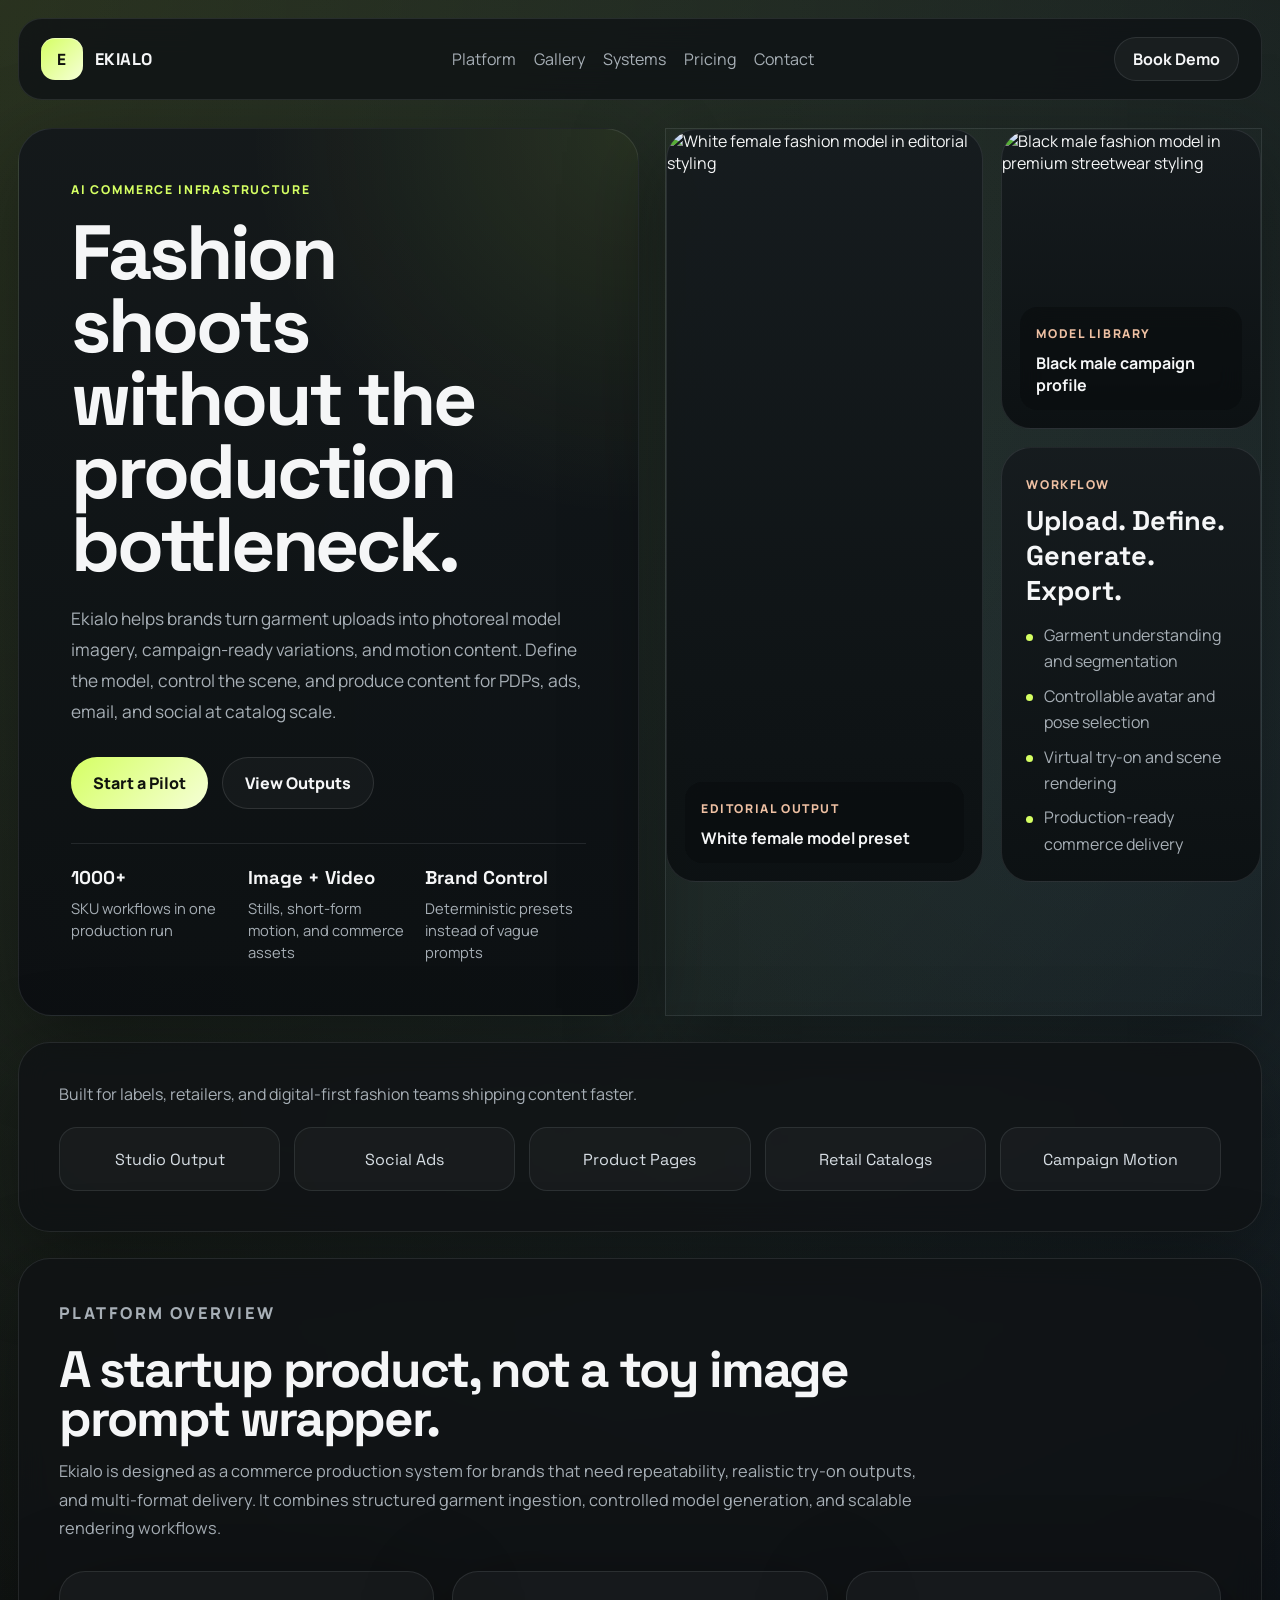
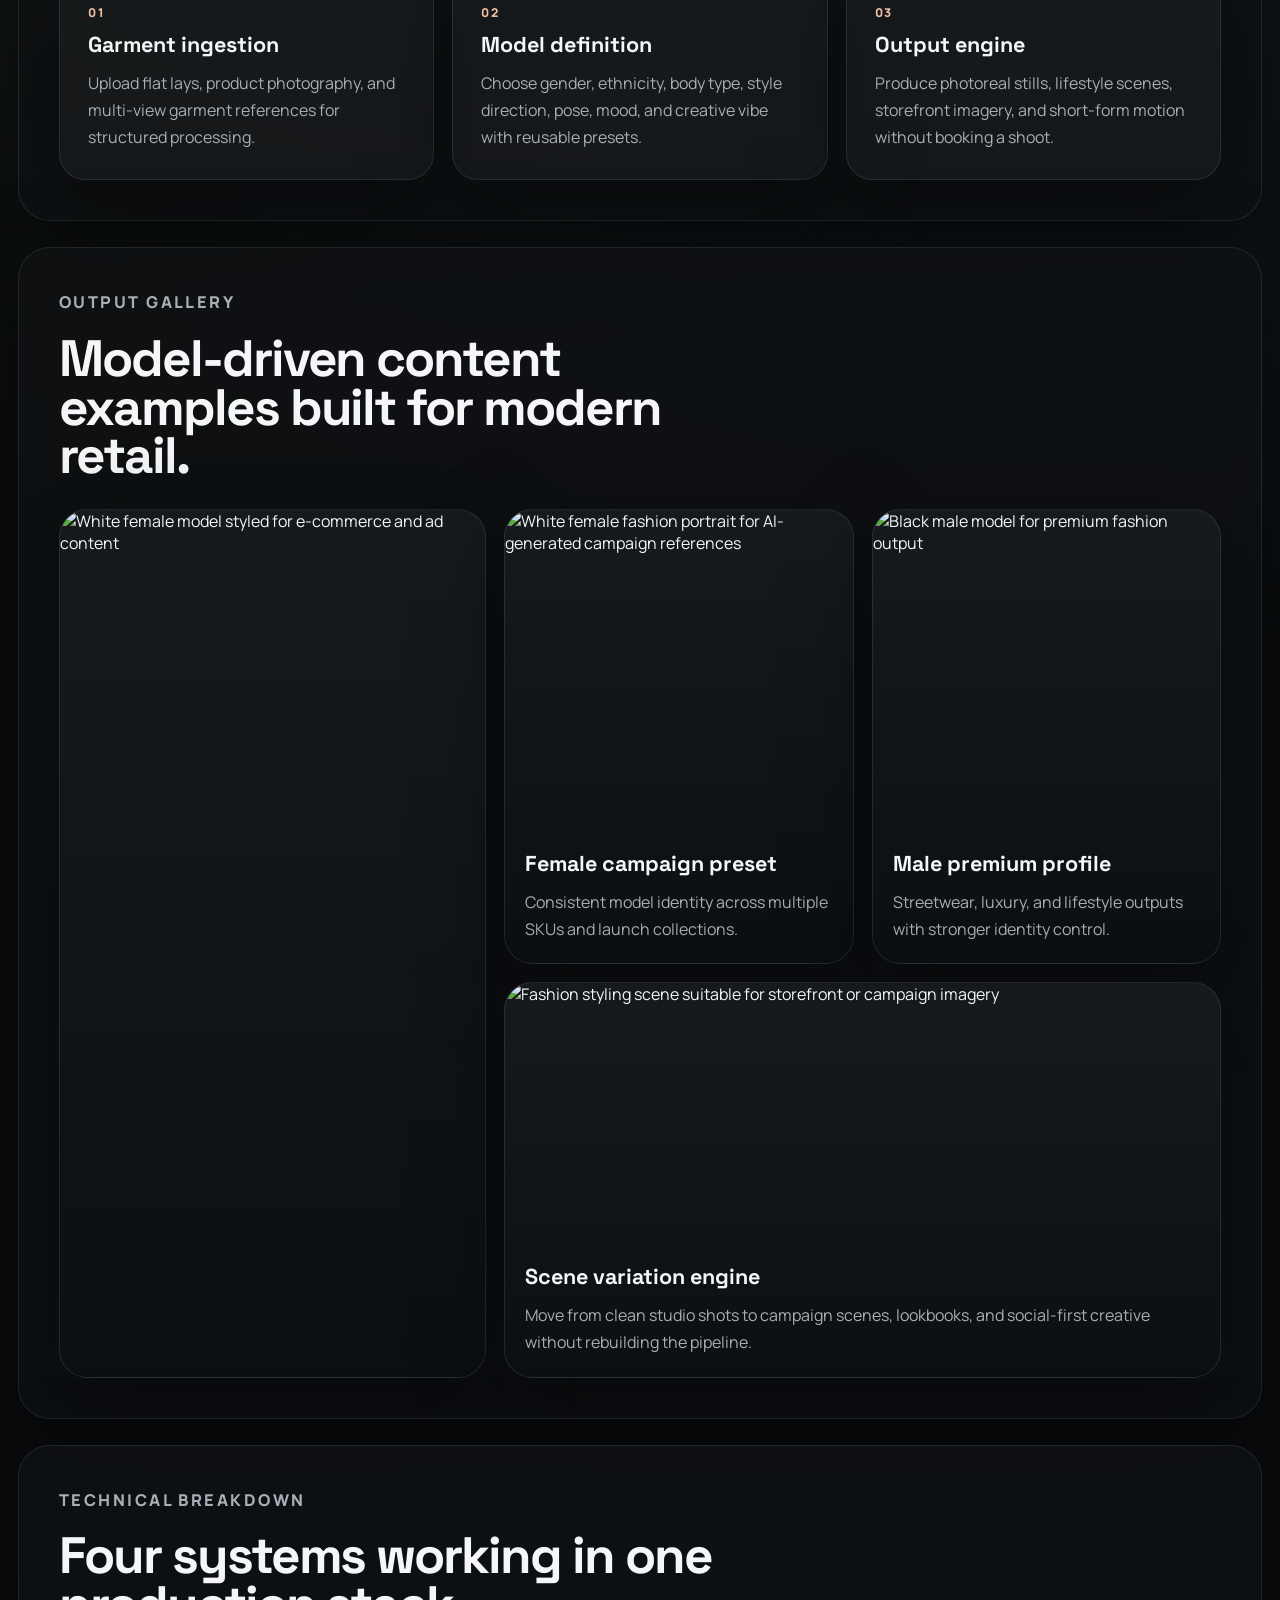
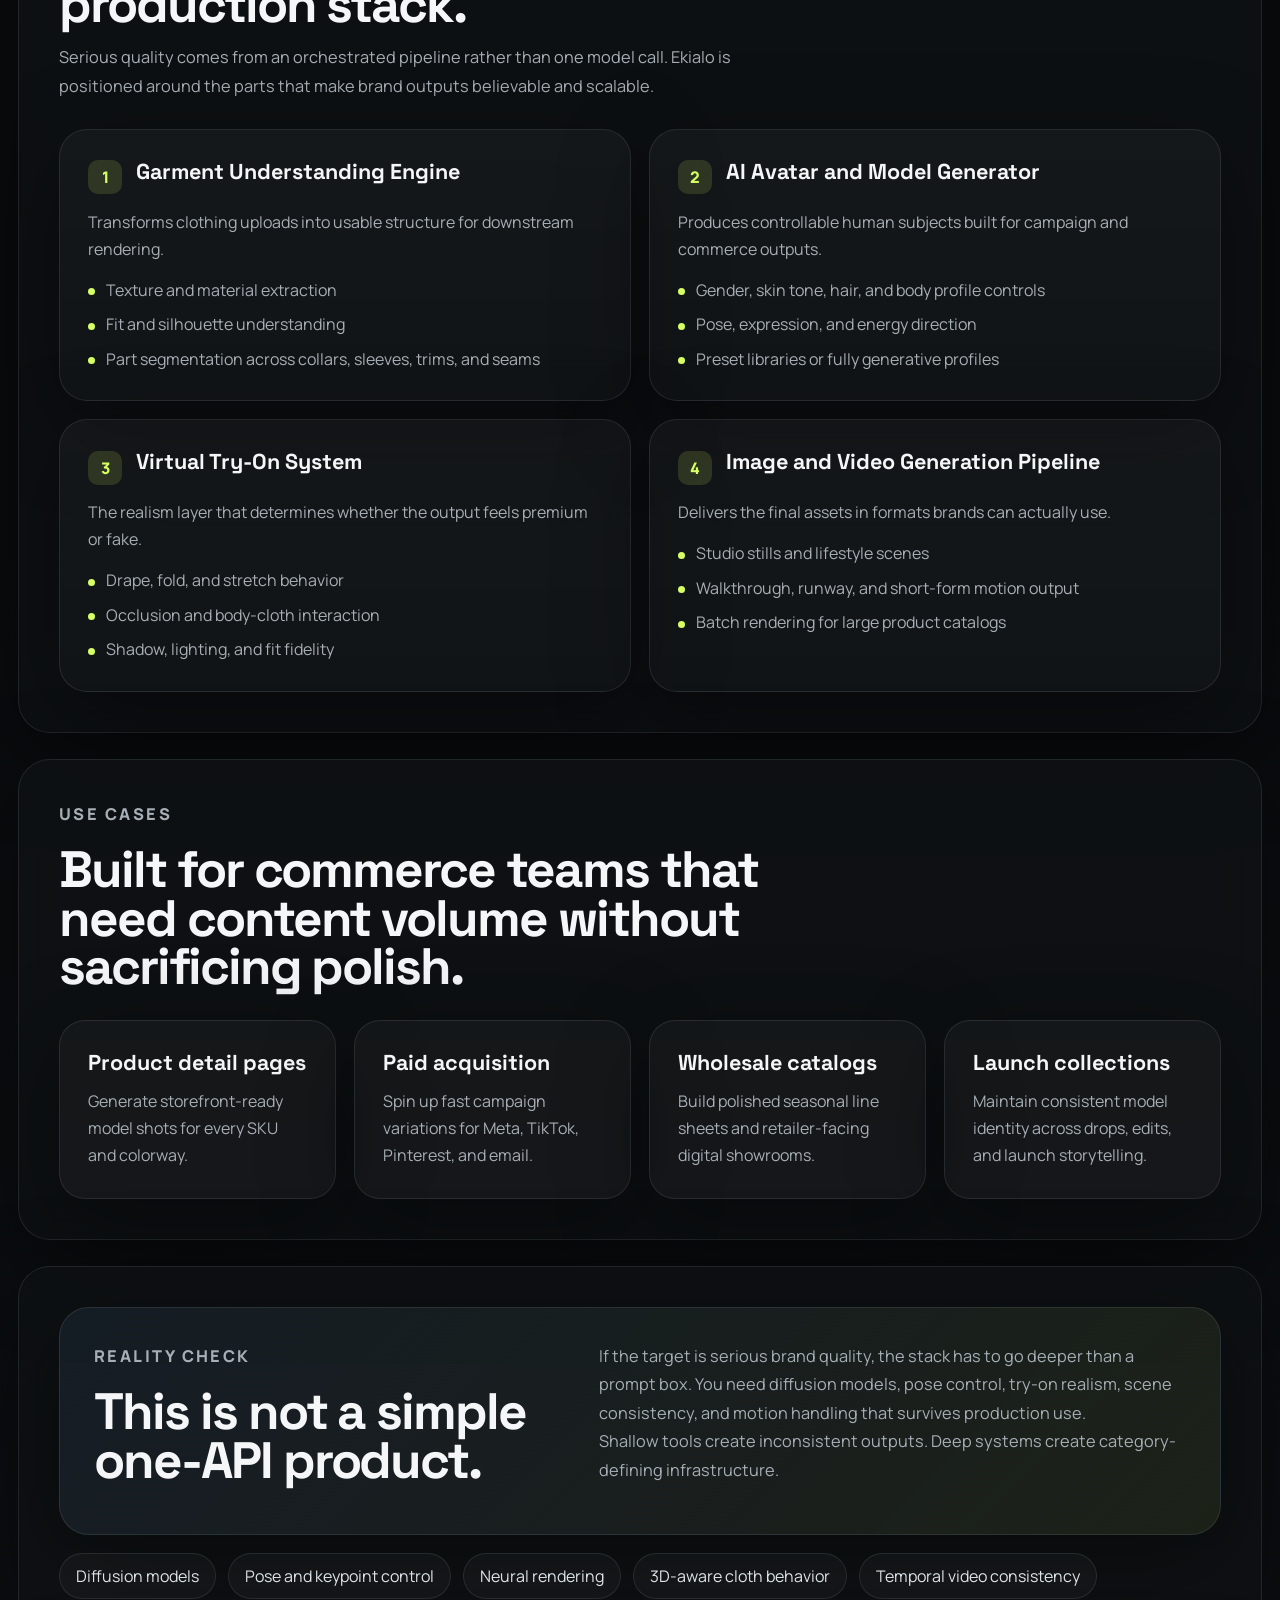
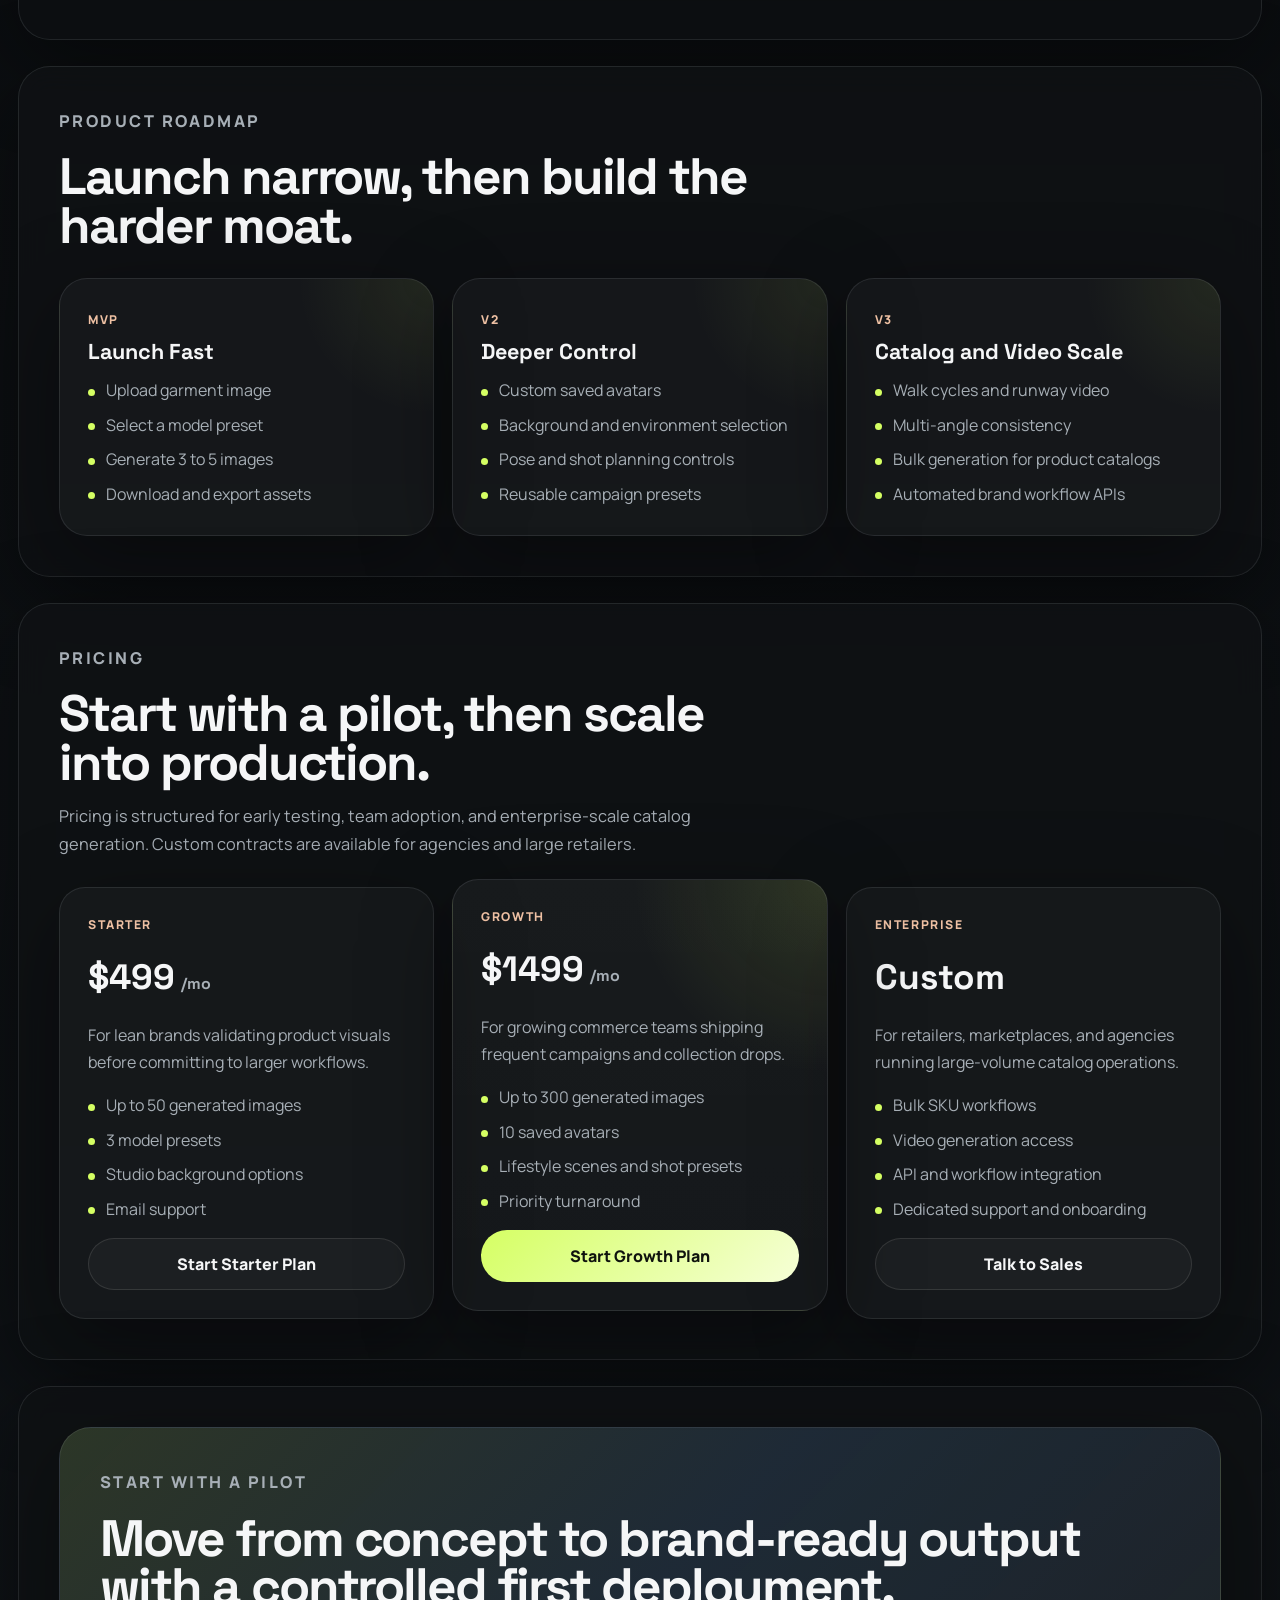
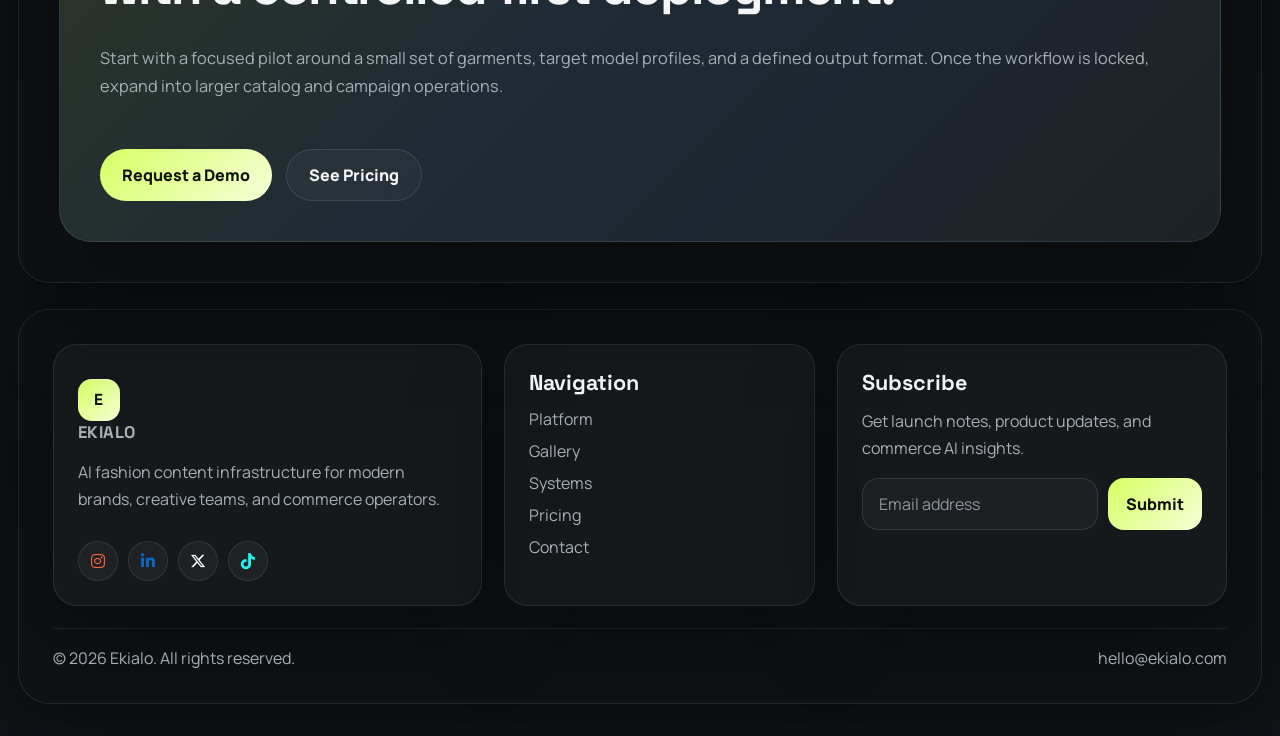
==== index.html @ 92952c7d "Add files via upload" ====
<!DOCTYPE html>
<html lang="en">
<head>
  <meta charset="UTF-8" />
  <meta name="viewport" content="width=device-width, initial-scale=1.0" />
  <title>Ekialo | AI Fashion Content Engine</title>
  <meta
    name="description"
    content="Generate photorealistic fashion imagery and motion content from garment uploads with controllable AI avatars, virtual try-on, pricing tiers, and brand-ready workflows."
  />
  <link rel="icon" type="image/svg+xml" href="favicon.svg" />
  <link rel="preconnect" href="https://fonts.googleapis.com" />
  <link rel="preconnect" href="https://fonts.gstatic.com" crossorigin />
  <link
    href="https://fonts.googleapis.com/css2?family=Space+Grotesk:wght@400;500;700&family=Manrope:wght@400;500;600;700;800&display=swap"
    rel="stylesheet"
  />
  <link
    rel="stylesheet"
    href="https://cdnjs.cloudflare.com/ajax/libs/font-awesome/6.5.2/css/all.min.css"
  />
  <link rel="stylesheet" href="style.css" />
</head>
<body>
  <div class="page-shell">
    <header class="topbar">
      <a class="brand" href="index.html">
        <span class="brand-mark">E</span>
        <span class="brand-text">EKIALO</span>
      </a>
      <nav class="nav">
        <a href="#platform">Platform</a>
        <a href="#gallery">Gallery</a>
        <a href="#systems">Systems</a>
        <a href="#pricing">Pricing</a>
        <a href="contact.html">Contact</a>
      </nav>
      <a class="nav-cta" href="contact.html">Book Demo</a>
    </header>

    <main>
      <section class="hero" id="home">
        <div class="hero-copy">
          <p class="eyebrow">AI Commerce Infrastructure</p>
          <h1>Fashion shoots without the production bottleneck.</h1>
          <p class="hero-text">
            Ekialo helps brands turn garment uploads into photoreal model imagery, campaign-ready variations, and motion content. Define the model, control the scene, and produce content for PDPs, ads, email, and social at catalog scale.
          </p>
          <div class="hero-actions">
            <a class="btn btn-primary" href="contact.html">Start a Pilot</a>
            <a class="btn btn-secondary" href="#gallery">View Outputs</a>
          </div>
          <div class="hero-metrics">
            <div>
              <strong>1000+</strong>
              <span>SKU workflows in one production run</span>
            </div>
            <div>
              <strong>Image + Video</strong>
              <span>Stills, short-form motion, and commerce assets</span>
            </div>
            <div>
              <strong>Brand Control</strong>
              <span>Deterministic presets instead of vague prompts</span>
            </div>
          </div>
        </div>

        <div class="hero-visual">
          <article class="visual-panel visual-panel-large">
            <img
              src="https://images.unsplash.com/photo-1515886657613-9f3515b0c78f?auto=format&fit=crop&w=900&q=80"
              alt="White female fashion model in editorial styling"
            />
            <div class="visual-caption">
              <span>Editorial Output</span>
              <strong>White female model preset</strong>
            </div>
          </article>

          <article class="visual-panel visual-panel-dark">
            <img
              src="https://images.unsplash.com/photo-1507591064344-4c6ce005b128?auto=format&fit=crop&w=900&q=80"
              alt="Black male fashion model in premium streetwear styling"
            />
            <div class="visual-caption">
              <span>Model Library</span>
              <strong>Black male campaign profile</strong>
            </div>
          </article>

          <article class="hero-stack-card">
            <p class="stage-label">Workflow</p>
            <h2>Upload. Define. Generate. Export.</h2>
            <ul>
              <li>Garment understanding and segmentation</li>
              <li>Controllable avatar and pose selection</li>
              <li>Virtual try-on and scene rendering</li>
              <li>Production-ready commerce delivery</li>
            </ul>
          </article>
        </div>
      </section>

      <section class="section logo-strip">
        <p>Built for labels, retailers, and digital-first fashion teams shipping content faster.</p>
        <div class="logo-grid">
          <span>Studio Output</span>
          <span>Social Ads</span>
          <span>Product Pages</span>
          <span>Retail Catalogs</span>
          <span>Campaign Motion</span>
        </div>
      </section>

      <section class="section intro" id="platform">
        <div class="section-heading">
          <p class="eyebrow">Platform Overview</p>
          <h2>A startup product, not a toy image prompt wrapper.</h2>
          <p>
            Ekialo is designed as a commerce production system for brands that need repeatability, realistic try-on outputs, and multi-format delivery. It combines structured garment ingestion, controlled model generation, and scalable rendering workflows.
          </p>
        </div>

        <div class="feature-grid">
          <article class="feature-card">
            <span class="feature-index">01</span>
            <h3>Garment ingestion</h3>
            <p>Upload flat lays, product photography, and multi-view garment references for structured processing.</p>
          </article>
          <article class="feature-card">
            <span class="feature-index">02</span>
            <h3>Model definition</h3>
            <p>Choose gender, ethnicity, body type, style direction, pose, mood, and creative vibe with reusable presets.</p>
          </article>
          <article class="feature-card">
            <span class="feature-index">03</span>
            <h3>Output engine</h3>
            <p>Produce photoreal stills, lifestyle scenes, storefront imagery, and short-form motion without booking a shoot.</p>
          </article>
        </div>
      </section>

      <section class="section gallery" id="gallery">
        <div class="section-heading narrow">
          <p class="eyebrow">Output Gallery</p>
          <h2>Model-driven content examples built for modern retail.</h2>
        </div>

        <div class="gallery-grid">
          <article class="gallery-card gallery-card-tall">
            <img
              src="https://images.unsplash.com/photo-1483985988355-763728e1935b?auto=format&fit=crop&w=900&q=80"
              alt="White female model styled for e-commerce and ad content"
            />
            <div class="gallery-copy">
              <h3>Commerce editorial</h3>
              <p>Studio-clean apparel imagery for paid social, homepage banners, and seasonal drops.</p>
            </div>
          </article>

          <article class="gallery-card">
            <img
              src="https://images.unsplash.com/photo-1496747611176-843222e1e57c?auto=format&fit=crop&w=900&q=80"
              alt="White female fashion portrait for AI-generated campaign references"
            />
            <div class="gallery-copy">
              <h3>Female campaign preset</h3>
              <p>Consistent model identity across multiple SKUs and launch collections.</p>
            </div>
          </article>

          <article class="gallery-card">
            <img
              src="https://images.unsplash.com/photo-1521119989659-a83eee488004?auto=format&fit=crop&w=900&q=80"
              alt="Black male model for premium fashion output"
            />
            <div class="gallery-copy">
              <h3>Male premium profile</h3>
              <p>Streetwear, luxury, and lifestyle outputs with stronger identity control.</p>
            </div>
          </article>

          <article class="gallery-card gallery-card-wide">
            <img
              src="https://images.unsplash.com/photo-1445205170230-053b83016050?auto=format&fit=crop&w=1200&q=80"
              alt="Fashion styling scene suitable for storefront or campaign imagery"
            />
            <div class="gallery-copy">
              <h3>Scene variation engine</h3>
              <p>Move from clean studio shots to campaign scenes, lookbooks, and social-first creative without rebuilding the pipeline.</p>
            </div>
          </article>
        </div>
      </section>

      <section class="section systems" id="systems">
        <div class="section-heading narrow">
          <p class="eyebrow">Technical Breakdown</p>
          <h2>Four systems working in one production stack.</h2>
          <p>
            Serious quality comes from an orchestrated pipeline rather than one model call. Ekialo is positioned around the parts that make brand outputs believable and scalable.
          </p>
        </div>

        <div class="system-grid">
          <article class="system-card">
            <div class="system-top">
              <span class="system-number">1</span>
              <h3>Garment Understanding Engine</h3>
            </div>
            <p>Transforms clothing uploads into usable structure for downstream rendering.</p>
            <ul>
              <li>Texture and material extraction</li>
              <li>Fit and silhouette understanding</li>
              <li>Part segmentation across collars, sleeves, trims, and seams</li>
            </ul>
          </article>

          <article class="system-card">
            <div class="system-top">
              <span class="system-number">2</span>
              <h3>AI Avatar and Model Generator</h3>
            </div>
            <p>Produces controllable human subjects built for campaign and commerce outputs.</p>
            <ul>
              <li>Gender, skin tone, hair, and body profile controls</li>
              <li>Pose, expression, and energy direction</li>
              <li>Preset libraries or fully generative profiles</li>
            </ul>
          </article>

          <article class="system-card">
            <div class="system-top">
              <span class="system-number">3</span>
              <h3>Virtual Try-On System</h3>
            </div>
            <p>The realism layer that determines whether the output feels premium or fake.</p>
            <ul>
              <li>Drape, fold, and stretch behavior</li>
              <li>Occlusion and body-cloth interaction</li>
              <li>Shadow, lighting, and fit fidelity</li>
            </ul>
          </article>

          <article class="system-card">
            <div class="system-top">
              <span class="system-number">4</span>
              <h3>Image and Video Generation Pipeline</h3>
            </div>
            <p>Delivers the final assets in formats brands can actually use.</p>
            <ul>
              <li>Studio stills and lifestyle scenes</li>
              <li>Walkthrough, runway, and short-form motion output</li>
              <li>Batch rendering for large product catalogs</li>
            </ul>
          </article>
        </div>
      </section>

      <section class="section use-cases">
        <div class="section-heading narrow">
          <p class="eyebrow">Use Cases</p>
          <h2>Built for commerce teams that need content volume without sacrificing polish.</h2>
        </div>
        <div class="advantage-grid">
          <article class="advantage-card">
            <h3>Product detail pages</h3>
            <p>Generate storefront-ready model shots for every SKU and colorway.</p>
          </article>
          <article class="advantage-card">
            <h3>Paid acquisition</h3>
            <p>Spin up fast campaign variations for Meta, TikTok, Pinterest, and email.</p>
          </article>
          <article class="advantage-card">
            <h3>Wholesale catalogs</h3>
            <p>Build polished seasonal line sheets and retailer-facing digital showrooms.</p>
          </article>
          <article class="advantage-card">
            <h3>Launch collections</h3>
            <p>Maintain consistent model identity across drops, edits, and launch storytelling.</p>
          </article>
        </div>
      </section>

      <section class="section reality">
        <div class="split-card">
          <div>
            <p class="eyebrow">Reality Check</p>
            <h2>This is not a simple one-API product.</h2>
          </div>
          <div class="reality-copy">
            <p>
              If the target is serious brand quality, the stack has to go deeper than a prompt box. You need diffusion models, pose control, try-on realism, scene consistency, and motion handling that survives production use.
            </p>
            <p>
              Shallow tools create inconsistent outputs. Deep systems create category-defining infrastructure.
            </p>
          </div>
        </div>

        <div class="chip-row">
          <span>Diffusion models</span>
          <span>Pose and keypoint control</span>
          <span>Neural rendering</span>
          <span>3D-aware cloth behavior</span>
          <span>Temporal video consistency</span>
        </div>
      </section>

      <section class="section roadmap" id="roadmap">
        <div class="section-heading narrow">
          <p class="eyebrow">Product Roadmap</p>
          <h2>Launch narrow, then build the harder moat.</h2>
        </div>

        <div class="timeline">
          <article class="timeline-card">
            <span class="timeline-phase">MVP</span>
            <h3>Launch Fast</h3>
            <ul>
              <li>Upload garment image</li>
              <li>Select a model preset</li>
              <li>Generate 3 to 5 images</li>
              <li>Download and export assets</li>
            </ul>
          </article>

          <article class="timeline-card">
            <span class="timeline-phase">V2</span>
            <h3>Deeper Control</h3>
            <ul>
              <li>Custom saved avatars</li>
              <li>Background and environment selection</li>
              <li>Pose and shot planning controls</li>
              <li>Reusable campaign presets</li>
            </ul>
          </article>

          <article class="timeline-card">
            <span class="timeline-phase">V3</span>
            <h3>Catalog and Video Scale</h3>
            <ul>
              <li>Walk cycles and runway video</li>
              <li>Multi-angle consistency</li>
              <li>Bulk generation for product catalogs</li>
              <li>Automated brand workflow APIs</li>
            </ul>
          </article>
        </div>
      </section>

      <section class="section pricing" id="pricing">
        <div class="section-heading narrow">
          <p class="eyebrow">Pricing</p>
          <h2>Start with a pilot, then scale into production.</h2>
          <p>
            Pricing is structured for early testing, team adoption, and enterprise-scale catalog generation. Custom contracts are available for agencies and large retailers.
          </p>
        </div>

        <div class="pricing-grid">
          <article class="pricing-card">
            <span class="timeline-phase">Starter</span>
            <h3>$499<span>/mo</span></h3>
            <p>For lean brands validating product visuals before committing to larger workflows.</p>
            <ul>
              <li>Up to 50 generated images</li>
              <li>3 model presets</li>
              <li>Studio background options</li>
              <li>Email support</li>
            </ul>
            <a class="btn btn-secondary" href="contact.html">Start Starter Plan</a>
          </article>

          <article class="pricing-card pricing-card-featured">
            <span class="timeline-phase">Growth</span>
            <h3>$1499<span>/mo</span></h3>
            <p>For growing commerce teams shipping frequent campaigns and collection drops.</p>
            <ul>
              <li>Up to 300 generated images</li>
              <li>10 saved avatars</li>
              <li>Lifestyle scenes and shot presets</li>
              <li>Priority turnaround</li>
            </ul>
            <a class="btn btn-primary" href="contact.html">Start Growth Plan</a>
          </article>

          <article class="pricing-card">
            <span class="timeline-phase">Enterprise</span>
            <h3>Custom</h3>
            <p>For retailers, marketplaces, and agencies running large-volume catalog operations.</p>
            <ul>
              <li>Bulk SKU workflows</li>
              <li>Video generation access</li>
              <li>API and workflow integration</li>
              <li>Dedicated support and onboarding</li>
            </ul>
            <a class="btn btn-secondary" href="contact.html">Talk to Sales</a>
          </article>
        </div>
      </section>

      <section class="section cta" id="contact">
        <div class="cta-panel">
          <div>
            <p class="eyebrow">Start With a Pilot</p>
            <h2>Move from concept to brand-ready output with a controlled first deployment.</h2>
          </div>
          <p>
            Start with a focused pilot around a small set of garments, target model profiles, and a defined output format. Once the workflow is locked, expand into larger catalog and campaign operations.
          </p>
          <div class="hero-actions">
            <a class="btn btn-primary" href="contact.html">Request a Demo</a>
            <a class="btn btn-secondary" href="#pricing">See Pricing</a>
          </div>
        </div>
      </section>
    </main>

    <footer class="site-footer">
      <div class="footer-grid">
        <div class="footer-card">
          <a class="brand footer-brand" href="index.html">
            <span class="brand-mark">E</span>
            <span class="brand-text">EKIALO</span>
          </a>
          <p>
            AI fashion content infrastructure for modern brands, creative teams, and commerce operators.
          </p>
          <div class="social-links">
            <a href="https://www.instagram.com/" aria-label="Instagram" target="_blank" rel="noreferrer"><i class="fa-brands fa-instagram"></i></a>
            <a href="https://www.linkedin.com/" aria-label="LinkedIn" target="_blank" rel="noreferrer"><i class="fa-brands fa-linkedin-in"></i></a>
            <a href="https://x.com/" aria-label="X" target="_blank" rel="noreferrer"><i class="fa-brands fa-x-twitter"></i></a>
            <a href="https://www.tiktok.com/" aria-label="TikTok" target="_blank" rel="noreferrer"><i class="fa-brands fa-tiktok"></i></a>
          </div>
        </div>

        <div class="footer-card">
          <h3>Navigation</h3>
          <a href="#platform">Platform</a>
          <a href="#gallery">Gallery</a>
          <a href="#systems">Systems</a>
          <a href="#pricing">Pricing</a>
          <a href="contact.html">Contact</a>
        </div>

        <div class="footer-card">
          <h3>Subscribe</h3>
          <p>Get launch notes, product updates, and commerce AI insights.</p>
          <form class="subscribe-form" action="mailto:hello@ekialo.com" method="post" enctype="text/plain">
            <input type="email" name="subscriber_email" placeholder="Email address" required />
            <button type="submit">Submit</button>
          </form>
        </div>
      </div>

      <div class="footer-bottom">
        <span>© 2026 Ekialo. All rights reserved.</span>
        <span>hello@ekialo.com</span>
      </div>
    </footer>
  </div>
</body>
</html>
---- style.css ----
:root {
  --bg: #090b0d;
  --bg-soft: #121518;
  --panel: rgba(15, 18, 20, 0.8);
  --panel-strong: #171c20;
  --line: rgba(226, 235, 239, 0.1);
  --text: #f5f6f7;
  --muted: #a7afb6;
  --accent: #d5ff63;
  --accent-soft: #f6ffd7;
  --warm: #eec0a3;
  --blue: #6bb7ff;
  --shadow: 0 24px 90px rgba(0, 0, 0, 0.38);
}

* {
  box-sizing: border-box;
  margin: 0;
  padding: 0;
}

html {
  scroll-behavior: smooth;
}

body {
  min-height: 100vh;
  font-family: "Manrope", sans-serif;
  color: var(--text);
  background:
    radial-gradient(circle at top left, rgba(213, 255, 99, 0.14), transparent 28%),
    radial-gradient(circle at 85% 10%, rgba(107, 183, 255, 0.12), transparent 24%),
    linear-gradient(180deg, #0b0d0f 0%, #090b0d 50%, #101418 100%);
}

img {
  display: block;
  width: 100%;
}

a {
  color: inherit;
  text-decoration: none;
}

button,
input,
textarea,
select {
  font: inherit;
}

.page-shell {
  width: min(1320px, calc(100% - 36px));
  margin: 18px auto 32px;
}

.topbar {
  display: flex;
  align-items: center;
  justify-content: space-between;
  gap: 18px;
  padding: 18px 22px;
  border: 1px solid var(--line);
  border-radius: 24px;
  background: rgba(14, 18, 20, 0.8);
  backdrop-filter: blur(18px);
  position: sticky;
  top: 16px;
  z-index: 50;
}

.brand {
  display: inline-flex;
  align-items: center;
  gap: 12px;
  font-family: "Space Grotesk", sans-serif;
  font-weight: 700;
  letter-spacing: 0.03em;
}

.brand-mark {
  width: 42px;
  height: 42px;
  border-radius: 14px;
  display: grid;
  place-items: center;
  color: #10120e;
  background: linear-gradient(135deg, var(--accent), var(--accent-soft));
  box-shadow: inset 0 1px 0 rgba(255, 255, 255, 0.45);
}

.brand-text {
  font-size: 1.05rem;
}

.nav {
  display: flex;
  gap: 18px;
  flex-wrap: wrap;
}

.nav a {
  color: var(--muted);
  transition: color 0.2s ease;
}

.nav a:hover,
.nav a:focus-visible {
  color: var(--text);
}

.nav-cta {
  display: inline-flex;
  align-items: center;
  justify-content: center;
  min-height: 44px;
  padding: 0 18px;
  border-radius: 999px;
  background: rgba(255, 255, 255, 0.04);
  border: 1px solid var(--line);
  font-weight: 700;
}

.hero {
  display: grid;
  grid-template-columns: 1.02fr 0.98fr;
  gap: 26px;
  padding-top: 28px;
}

.hero-copy,
.hero-visual,
.section,
.feature-card,
.system-card,
.advantage-card,
.timeline-card,
.pricing-card,
.gallery-card,
.cta-panel,
.footer-card,
.split-card {
  border: 1px solid var(--line);
  box-shadow: var(--shadow);
}

.hero-copy {
  border-radius: 34px;
  padding: 52px;
  background:
    radial-gradient(circle at top right, rgba(213, 255, 99, 0.11), transparent 36%),
    linear-gradient(180deg, rgba(19, 24, 27, 0.95), rgba(12, 15, 18, 0.95));
}

.eyebrow {
  color: var(--accent);
  text-transform: uppercase;
  letter-spacing: 0.15em;
  font-size: 0.76rem;
  font-weight: 800;
  margin-bottom: 18px;
}

.hero h1,
.section-heading h2,
.split-card h2,
.cta-panel h2 {
  font-family: "Space Grotesk", sans-serif;
  line-height: 0.95;
  letter-spacing: -0.04em;
}

.hero h1 {
  font-size: clamp(3.4rem, 6vw, 6.4rem);
  max-width: 9ch;
}

.hero-text,
.section-heading p,
.feature-card p,
.system-card p,
.advantage-card p,
.gallery-copy p,
.timeline-card p,
.pricing-card p,
.cta-panel p,
.footer-card p,
.split-card p {
  color: var(--muted);
}

.hero-text {
  margin-top: 22px;
  font-size: 1.08rem;
  line-height: 1.8;
  max-width: 62ch;
}

.hero-actions {
  display: flex;
  gap: 14px;
  flex-wrap: wrap;
  margin-top: 30px;
}

.btn {
  display: inline-flex;
  align-items: center;
  justify-content: center;
  min-height: 52px;
  padding: 0 22px;
  border-radius: 999px;
  font-weight: 800;
  transition: transform 0.2s ease, border-color 0.2s ease, background 0.2s ease;
}

.btn:hover,
.btn:focus-visible,
.nav-cta:hover,
.nav-cta:focus-visible {
  transform: translateY(-1px);
}

.btn-primary {
  color: #10130e;
  background: linear-gradient(135deg, var(--accent), var(--accent-soft));
}

.btn-secondary {
  border: 1px solid rgba(255, 255, 255, 0.11);
  background: rgba(255, 255, 255, 0.03);
}

.hero-metrics {
  margin-top: 34px;
  padding-top: 22px;
  border-top: 1px solid var(--line);
  display: grid;
  grid-template-columns: repeat(3, minmax(0, 1fr));
  gap: 16px;
}

.hero-metrics strong {
  display: block;
  font-family: "Space Grotesk", sans-serif;
  font-size: 1.16rem;
  margin-bottom: 8px;
}

.hero-metrics span {
  color: var(--muted);
  line-height: 1.5;
  font-size: 0.92rem;
}

.hero-visual {
  display: grid;
  grid-template-columns: 1.1fr 0.9fr;
  gap: 18px;
  align-content: start;
}

.visual-panel,
.hero-stack-card {
  overflow: hidden;
  border-radius: 30px;
  background: linear-gradient(180deg, rgba(22, 27, 30, 0.95), rgba(12, 16, 18, 0.95));
  border: 1px solid var(--line);
}

.visual-panel img {
  height: 100%;
  min-height: 280px;
  object-fit: cover;
}

.visual-panel-large {
  grid-row: span 2;
  min-height: 640px;
}

.visual-panel-dark {
  min-height: 300px;
}

.visual-caption {
  position: absolute;
  left: 18px;
  right: 18px;
  bottom: 18px;
  padding: 14px 16px;
  border-radius: 18px;
  backdrop-filter: blur(12px);
  background: rgba(10, 13, 15, 0.62);
}

.visual-caption span,
.stage-label,
.timeline-phase,
.feature-index {
  display: inline-flex;
  margin-bottom: 10px;
  color: var(--warm);
  letter-spacing: 0.13em;
  text-transform: uppercase;
  font-size: 0.76rem;
  font-weight: 800;
}

.visual-caption strong {
  display: block;
  font-size: 1rem;
}

.visual-panel {
  position: relative;
}

.hero-stack-card {
  padding: 24px;
}

.hero-stack-card h2 {
  font-family: "Space Grotesk", sans-serif;
  font-size: 1.7rem;
  margin-bottom: 14px;
}

.hero-stack-card ul,
.system-card ul,
.timeline-card ul,
.pricing-card ul {
  list-style: none;
}

.hero-stack-card li,
.system-card li,
.timeline-card li,
.pricing-card li {
  position: relative;
  padding-left: 18px;
  line-height: 1.65;
  color: var(--muted);
}

.hero-stack-card li + li,
.system-card li + li,
.timeline-card li + li,
.pricing-card li + li {
  margin-top: 8px;
}

.hero-stack-card li::before,
.system-card li::before,
.timeline-card li::before,
.pricing-card li::before {
  content: "";
  position: absolute;
  left: 0;
  top: 0.72em;
  width: 7px;
  height: 7px;
  border-radius: 999px;
  background: var(--accent);
}

.section {
  margin-top: 26px;
  padding: 40px;
  border-radius: 32px;
  background: var(--panel);
  backdrop-filter: blur(14px);
}

.section-heading {
  max-width: 880px;
}

.section-heading.narrow {
  max-width: 720px;
}

.section-heading h2,
.split-card h2,
.cta-panel h2 {
  font-size: clamp(2.1rem, 4vw, 3.35rem);
  margin-bottom: 14px;
}

.section-heading p,
.cta-panel p,
.split-card p {
  line-height: 1.75;
  font-size: 1.02rem;
}

.logo-strip {
  display: grid;
  gap: 22px;
}

.logo-strip p {
  color: var(--muted);
  max-width: 650px;
}

.logo-grid {
  display: grid;
  grid-template-columns: repeat(5, minmax(0, 1fr));
  gap: 14px;
}

.logo-grid span {
  display: grid;
  place-items: center;
  min-height: 64px;
  border: 1px solid var(--line);
  border-radius: 18px;
  color: #d6dde3;
  background: rgba(255, 255, 255, 0.03);
  font-family: "Space Grotesk", sans-serif;
}

.feature-grid,
.system-grid,
.advantage-grid,
.timeline,
.pricing-grid {
  margin-top: 28px;
  display: grid;
  gap: 18px;
}

.feature-grid {
  grid-template-columns: repeat(3, minmax(0, 1fr));
}

.feature-card,
.advantage-card,
.pricing-card {
  border-radius: 26px;
  padding: 28px;
  background: rgba(255, 255, 255, 0.03);
}

.feature-card h3,
.system-card h3,
.advantage-card h3,
.gallery-copy h3,
.timeline-card h3,
.pricing-card h3,
.footer-card h3 {
  font-family: "Space Grotesk", sans-serif;
  font-size: 1.35rem;
  margin-bottom: 12px;
}

.feature-card p,
.system-card p,
.advantage-card p,
.gallery-copy p,
.pricing-card p {
  line-height: 1.7;
}

.gallery-grid {
  margin-top: 28px;
  display: grid;
  grid-template-columns: 1.1fr 0.9fr 0.9fr;
  gap: 18px;
}

.gallery-card {
  overflow: hidden;
  border-radius: 28px;
  background: linear-gradient(180deg, rgba(22, 27, 30, 0.96), rgba(12, 16, 18, 0.96));
}

.gallery-card img {
  height: 320px;
  object-fit: cover;
}

.gallery-card-tall {
  grid-row: span 2;
}

.gallery-card-tall img {
  height: 100%;
  min-height: 660px;
}

.gallery-card-wide {
  grid-column: span 2;
}

.gallery-card-wide img {
  height: 260px;
}

.gallery-copy {
  padding: 20px;
}

.system-grid {
  grid-template-columns: repeat(2, minmax(0, 1fr));
}

.system-card {
  padding: 28px;
  border-radius: 28px;
  background: linear-gradient(180deg, rgba(255, 255, 255, 0.035), rgba(255, 255, 255, 0.02));
}

.system-top {
  display: flex;
  align-items: center;
  gap: 14px;
  margin-bottom: 12px;
}

.system-number {
  width: 34px;
  height: 34px;
  border-radius: 10px;
  display: grid;
  place-items: center;
  background: rgba(213, 255, 99, 0.14);
  color: var(--accent);
  font-weight: 800;
}

.system-card p {
  margin-bottom: 14px;
}

.split-card {
  display: grid;
  grid-template-columns: 0.9fr 1.1fr;
  gap: 24px;
  padding: 34px;
  border-radius: 30px;
  background: linear-gradient(135deg, rgba(107, 183, 255, 0.08), rgba(213, 255, 99, 0.07));
}

.chip-row {
  display: flex;
  flex-wrap: wrap;
  gap: 12px;
  margin-top: 18px;
}

.chip-row span {
  padding: 11px 16px;
  border: 1px solid var(--line);
  border-radius: 999px;
  background: rgba(255, 255, 255, 0.03);
  color: #dde4e8;
}

.advantage-grid {
  grid-template-columns: repeat(4, minmax(0, 1fr));
}

.timeline {
  grid-template-columns: repeat(3, minmax(0, 1fr));
}

.timeline-card {
  padding: 28px;
  border-radius: 28px;
  background:
    radial-gradient(circle at top right, rgba(213, 255, 99, 0.08), transparent 30%),
    rgba(255, 255, 255, 0.03);
}

.pricing-grid {
  grid-template-columns: repeat(3, minmax(0, 1fr));
}

.pricing-card {
  display: grid;
  gap: 16px;
}

.pricing-card h3 {
  font-size: 2.2rem;
  line-height: 1;
}

.pricing-card h3 span {
  font-size: 1rem;
  color: var(--muted);
  margin-left: 6px;
}

.pricing-card-featured {
  background:
    radial-gradient(circle at top right, rgba(213, 255, 99, 0.12), transparent 34%),
    linear-gradient(180deg, rgba(255, 255, 255, 0.045), rgba(255, 255, 255, 0.03));
  transform: translateY(-8px);
}

.cta-panel {
  display: grid;
  gap: 18px;
  padding: 40px;
  border-radius: 32px;
  background:
    linear-gradient(135deg, rgba(213, 255, 99, 0.12), rgba(107, 183, 255, 0.1) 48%, rgba(255, 255, 255, 0.03)),
    #151a1f;
}

.site-footer {
  margin-top: 26px;
  border: 1px solid var(--line);
  border-radius: 32px;
  background: rgba(15, 19, 22, 0.86);
  padding: 34px;
  box-shadow: var(--shadow);
}

.footer-grid {
  display: grid;
  grid-template-columns: 1.1fr 0.8fr 1fr;
  gap: 22px;
}

.footer-card {
  padding: 24px;
  border-radius: 24px;
  background: rgba(255, 255, 255, 0.03);
}

.footer-brand {
  margin-bottom: 16px;
}

.footer-card p {
  line-height: 1.7;
}

.footer-card a {
  display: block;
  color: var(--muted);
  margin-top: 10px;
}

.footer-card a:hover,
.footer-card a:focus-visible {
  color: var(--text);
}

.subscribe-form {
  display: grid;
  grid-template-columns: 1fr auto;
  gap: 10px;
  margin-top: 16px;
}

.subscribe-form input,
.contact-form input,
.contact-form textarea,
.contact-form select {
  width: 100%;
  border: 1px solid rgba(255, 255, 255, 0.11);
  border-radius: 16px;
  background: rgba(255, 255, 255, 0.03);
  color: var(--text);
  padding: 14px 16px;
}

.subscribe-form input::placeholder,
.contact-form input::placeholder,
.contact-form textarea::placeholder {
  color: #8f979e;
}

.subscribe-form button,
.contact-form button {
  border: 0;
  border-radius: 16px;
  padding: 14px 18px;
  font-weight: 800;
  cursor: pointer;
  color: #0e110d;
  background: linear-gradient(135deg, var(--accent), var(--accent-soft));
}

.social-links {
  display: flex;
  gap: 10px;
  margin-top: 18px;
}

.social-links a {
  width: 40px;
  height: 40px;
  border-radius: 999px;
  display: inline-flex;
  align-items: center;
  justify-content: center;
  border: 1px solid var(--line);
  background: rgba(255, 255, 255, 0.04);
}

.social-links a[aria-label="Instagram"] {
  color: #f56040;
}

.social-links a[aria-label="LinkedIn"] {
  color: #0a66c2;
}

.social-links a[aria-label="X"] {
  color: #ffffff;
}

.social-links a[aria-label="TikTok"] {
  color: #25f4ee;
}

.footer-bottom {
  margin-top: 22px;
  padding-top: 18px;
  border-top: 1px solid var(--line);
  display: flex;
  justify-content: space-between;
  gap: 14px;
  flex-wrap: wrap;
  color: var(--muted);
}

.contact-page {
  display: grid;
  grid-template-columns: 0.88fr 1.12fr;
  gap: 24px;
  padding-top: 28px;
}

.contact-panel,
.contact-form-panel {
  border: 1px solid var(--line);
  border-radius: 32px;
  box-shadow: var(--shadow);
}

.contact-panel {
  overflow: hidden;
  background: linear-gradient(180deg, rgba(18, 23, 26, 0.96), rgba(12, 15, 18, 0.96));
}

.contact-panel img {
  height: 340px;
  object-fit: cover;
}

.contact-panel-copy,
.contact-form-panel {
  padding: 34px;
}

.contact-panel-copy h1,
.contact-form-panel h2 {
  font-family: "Space Grotesk", sans-serif;
  letter-spacing: -0.04em;
}

.contact-panel-copy h1 {
  font-size: clamp(2.4rem, 4vw, 4rem);
  line-height: 0.96;
  margin-bottom: 14px;
}

.contact-panel-copy p {
  color: var(--muted);
  line-height: 1.75;
}

.contact-points {
  margin-top: 22px;
  display: grid;
  gap: 14px;
}

.contact-point {
  padding: 16px 18px;
  border-radius: 18px;
  border: 1px solid var(--line);
  background: rgba(255, 255, 255, 0.03);
}

.contact-point strong {
  display: block;
  margin-bottom: 6px;
}

.contact-form-panel {
  background: rgba(15, 19, 22, 0.88);
}

.contact-form-panel h2 {
  font-size: 2.2rem;
  margin-bottom: 12px;
}

.contact-form-panel > p {
  color: var(--muted);
  line-height: 1.7;
  margin-bottom: 22px;
}

.contact-form {
  display: grid;
  gap: 14px;
}

.contact-grid {
  display: grid;
  grid-template-columns: repeat(2, minmax(0, 1fr));
  gap: 14px;
}

.contact-form textarea {
  min-height: 160px;
  resize: vertical;
}

@media (max-width: 1180px) {
  .hero,
  .gallery-grid,
  .system-grid,
  .advantage-grid,
  .timeline,
  .pricing-grid,
  .footer-grid,
  .contact-page,
  .split-card,
  .feature-grid,
  .logo-grid {
    grid-template-columns: 1fr;
  }

  .hero-visual {
    grid-template-columns: 1fr 1fr;
  }

  .gallery-card-tall,
  .gallery-card-wide,
  .visual-panel-large {
    grid-row: auto;
    grid-column: auto;
    min-height: auto;
  }

  .gallery-card-tall img,
  .gallery-card-wide img,
  .visual-panel-large img {
    min-height: 0;
    height: 360px;
  }

  .pricing-card-featured {
    transform: none;
  }
}

@media (max-width: 760px) {
  .page-shell {
    width: min(100% - 20px, 1320px);
    margin: 10px auto 20px;
  }

  .topbar,
  .hero-copy,
  .section,
  .site-footer,
  .contact-panel-copy,
  .contact-form-panel {
    padding: 24px;
    border-radius: 24px;
  }

  .topbar {
    position: static;
    flex-direction: column;
    align-items: flex-start;
  }

  .hero {
    gap: 20px;
  }

  .hero h1 {
    font-size: 2.95rem;
  }

  .hero-visual,
  .hero-metrics,
  .contact-grid,
  .subscribe-form {
    grid-template-columns: 1fr;
  }

  .visual-panel img,
  .gallery-card img,
  .gallery-card-tall img,
  .gallery-card-wide img,
  .contact-panel img {
    height: 280px;
  }

  .section-heading h2,
  .split-card h2,
  .cta-panel h2,
  .contact-panel-copy h1,
  .contact-form-panel h2 {
    font-size: 2rem;
  }
}
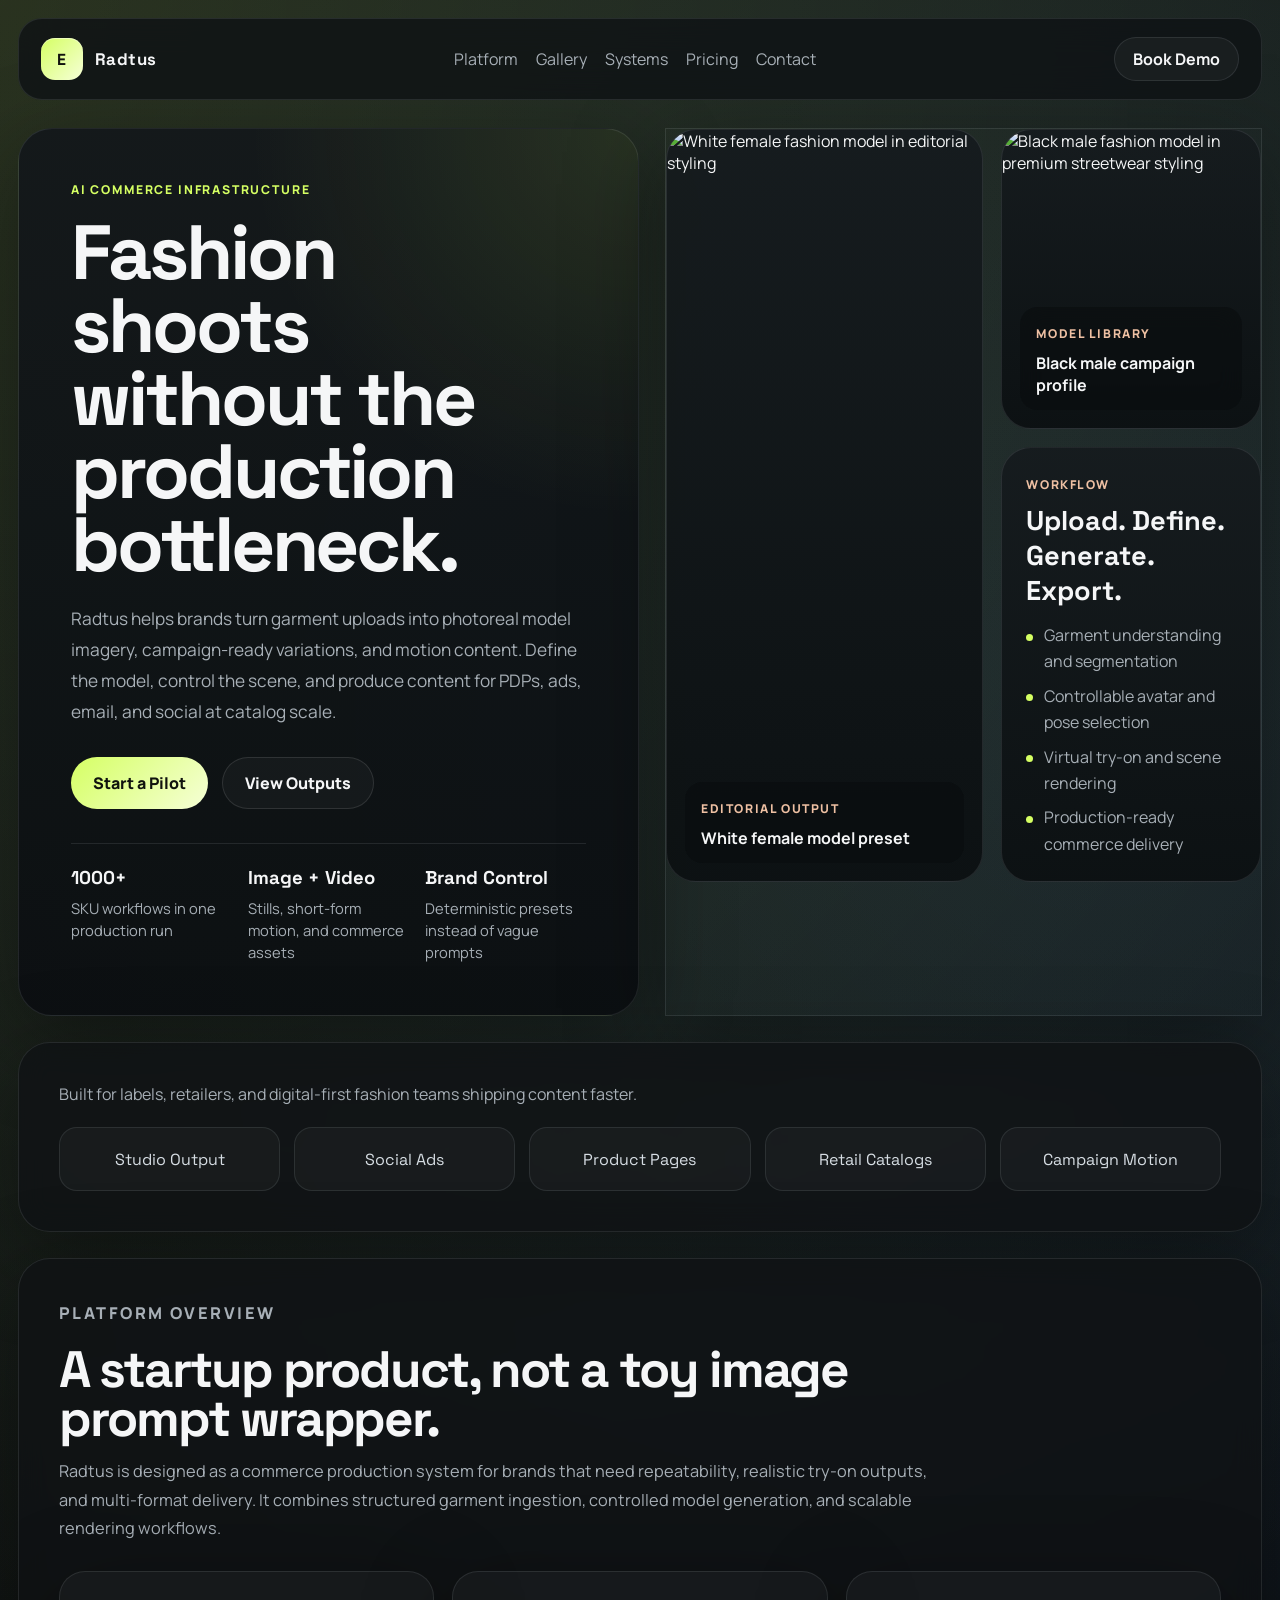
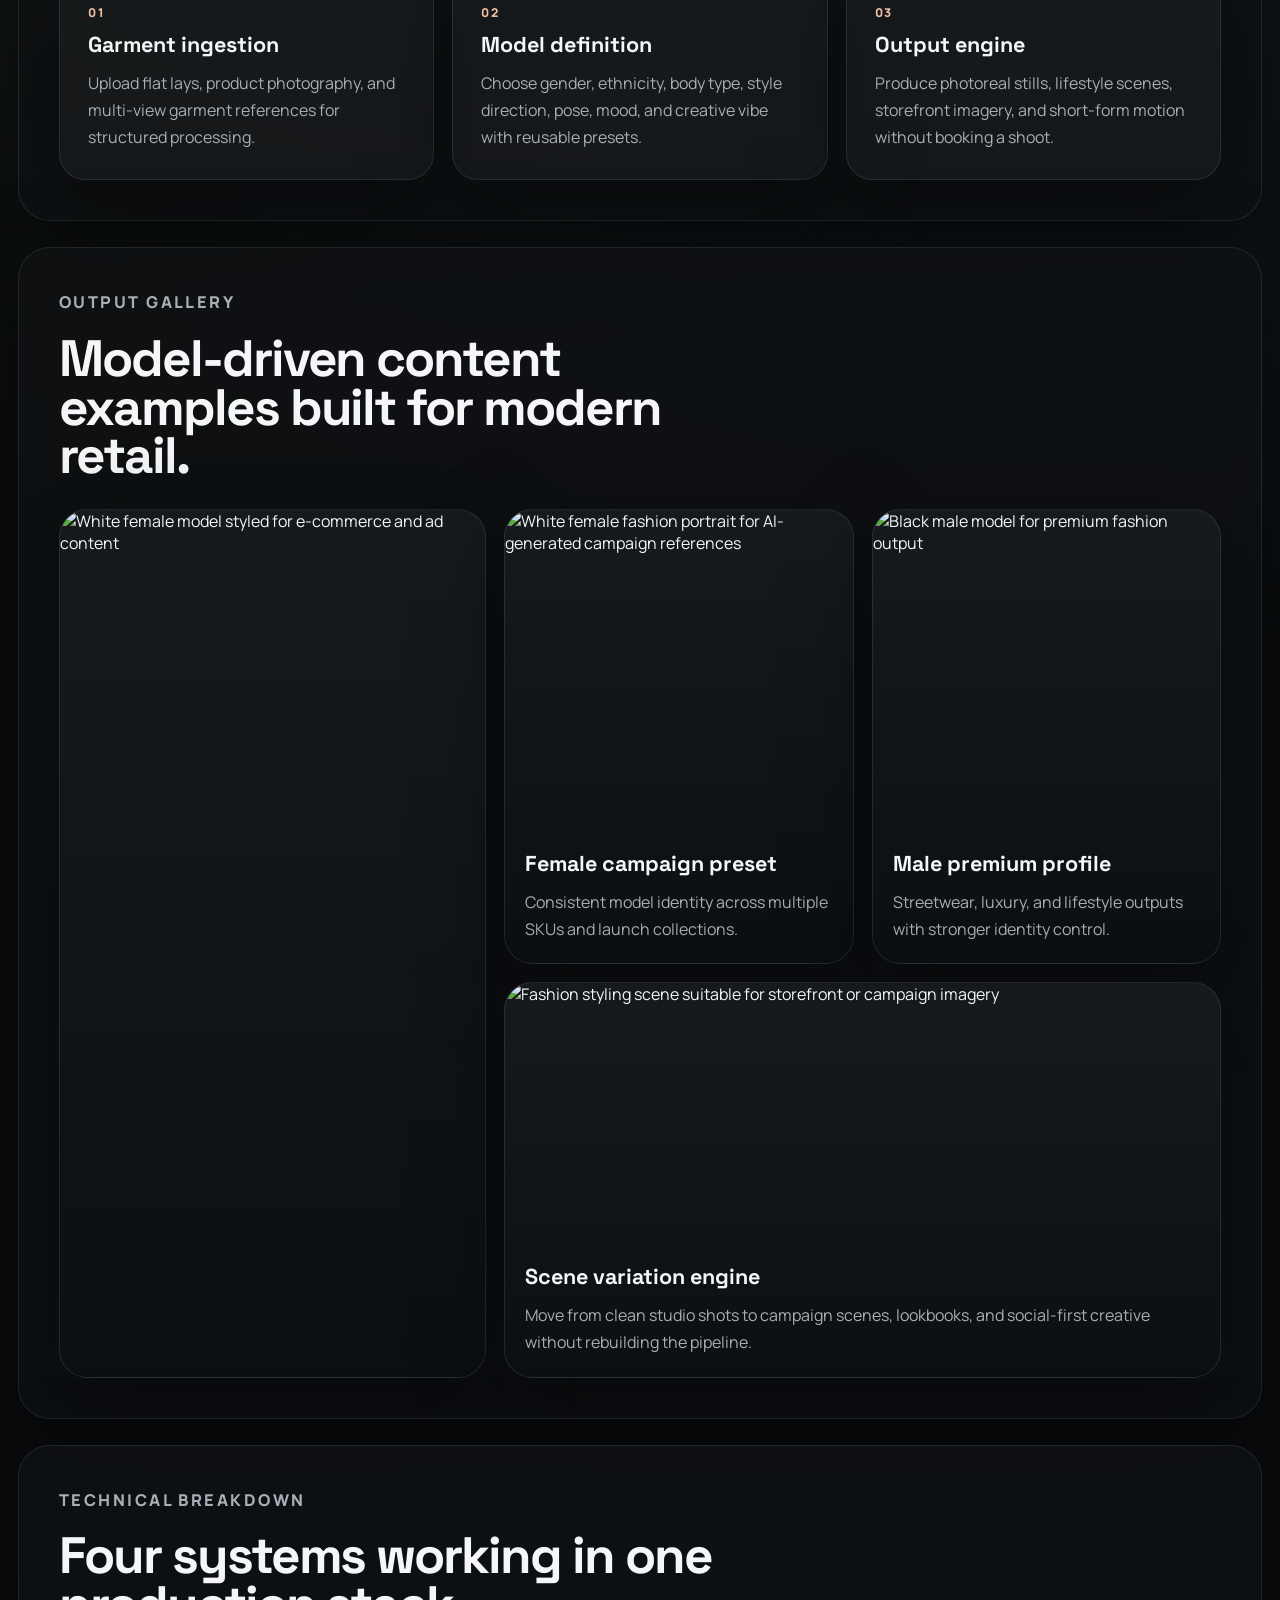
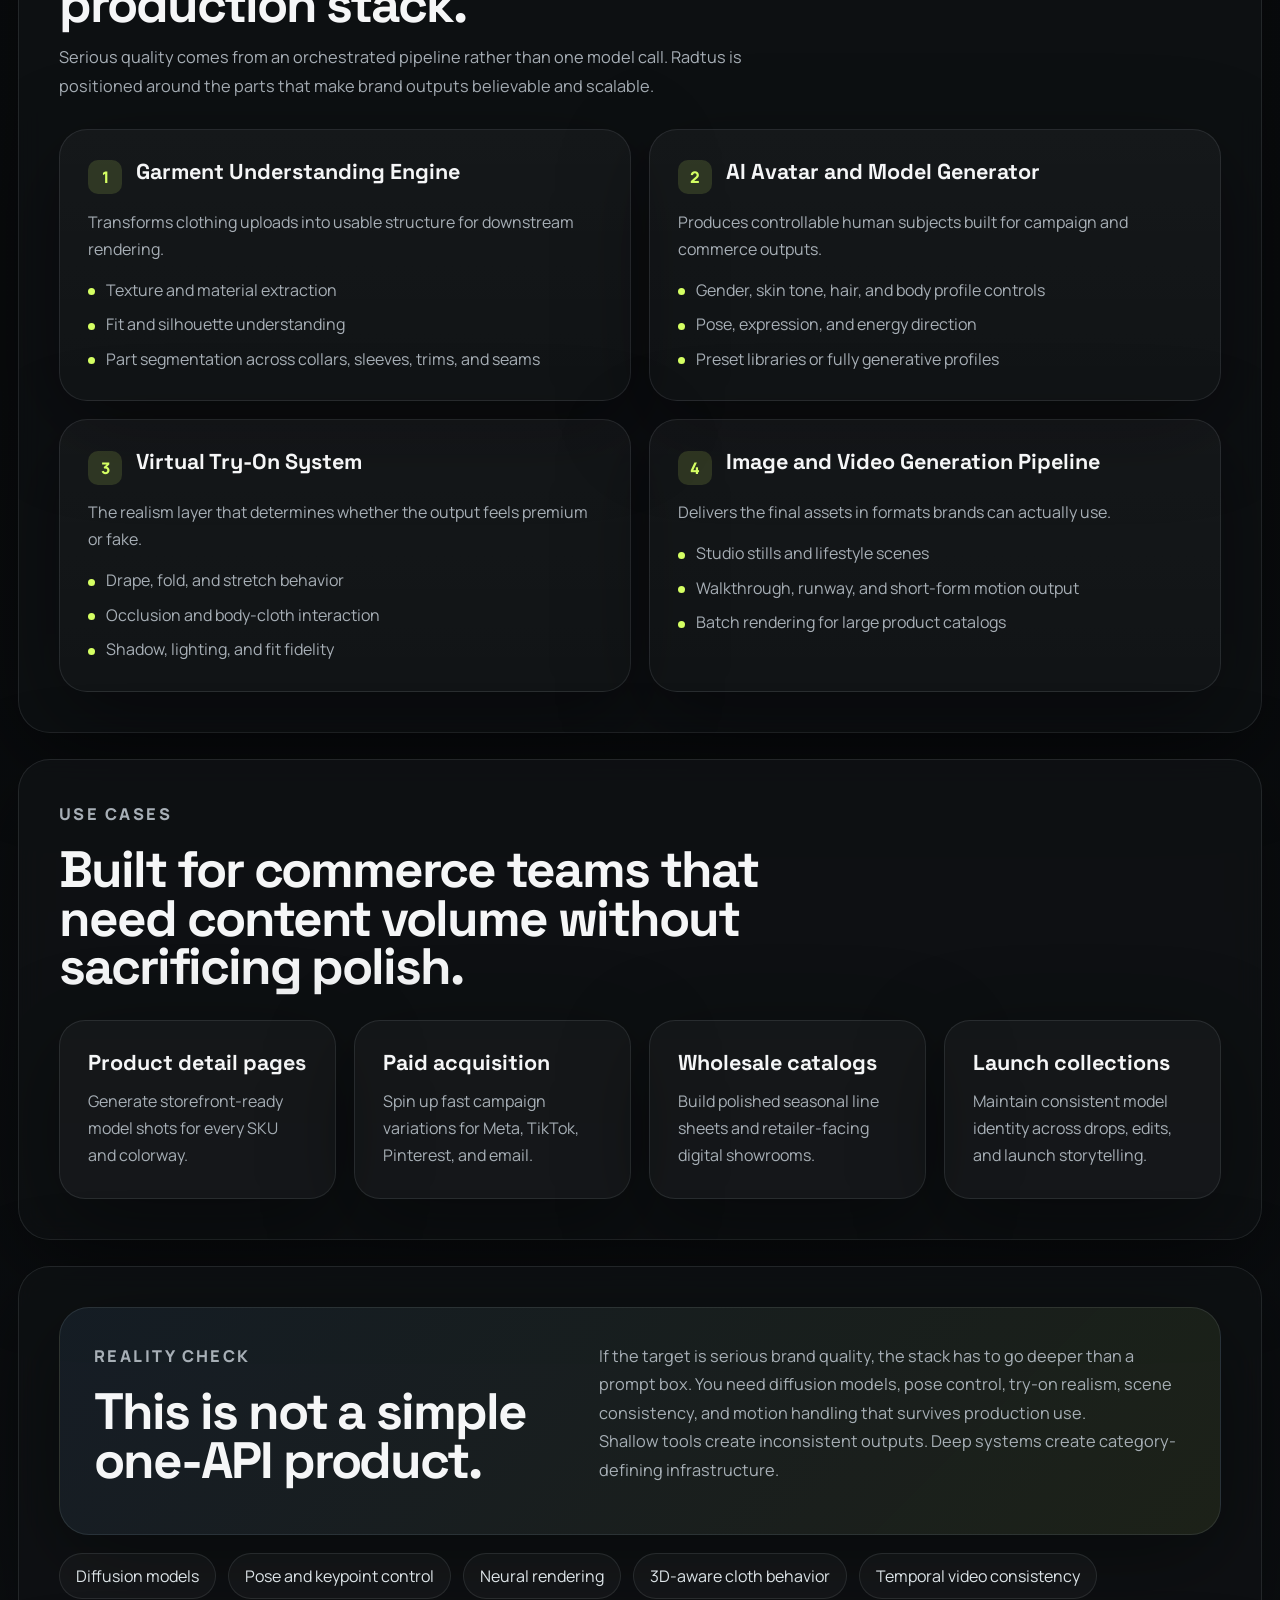
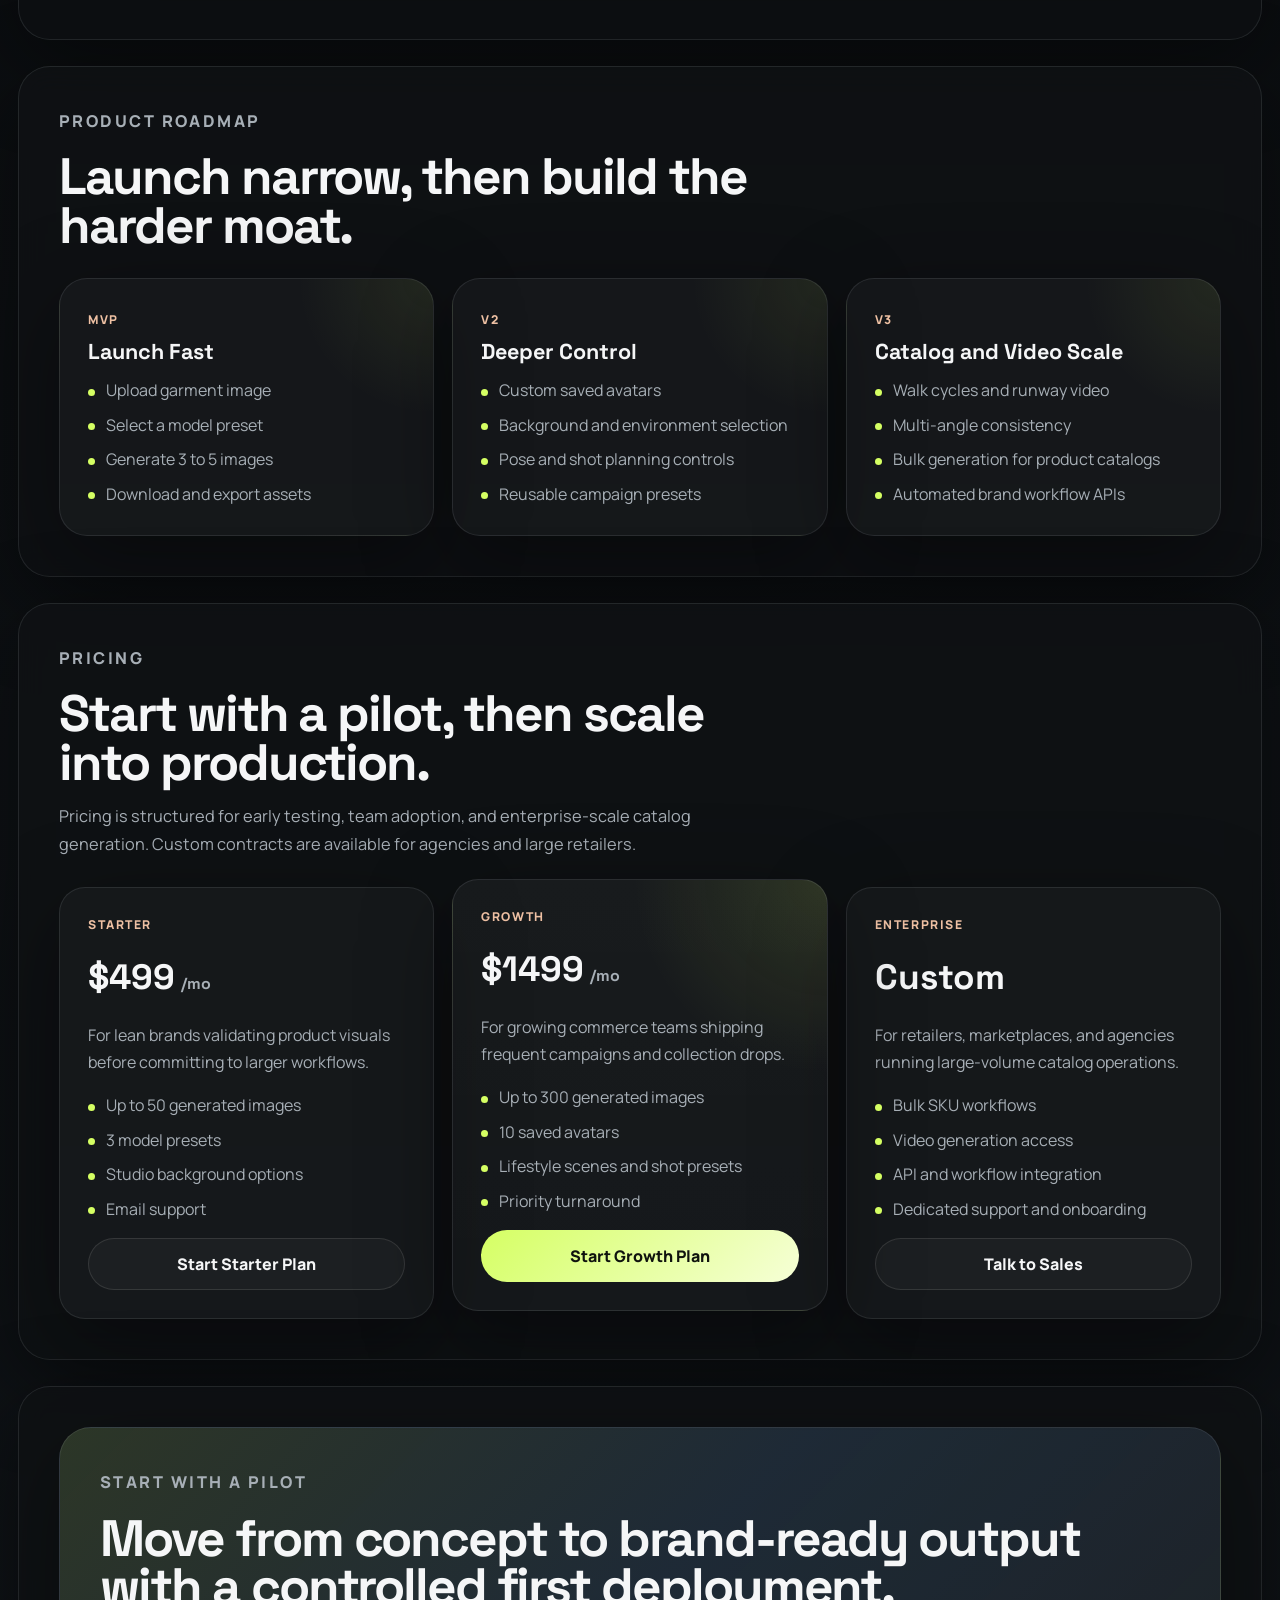
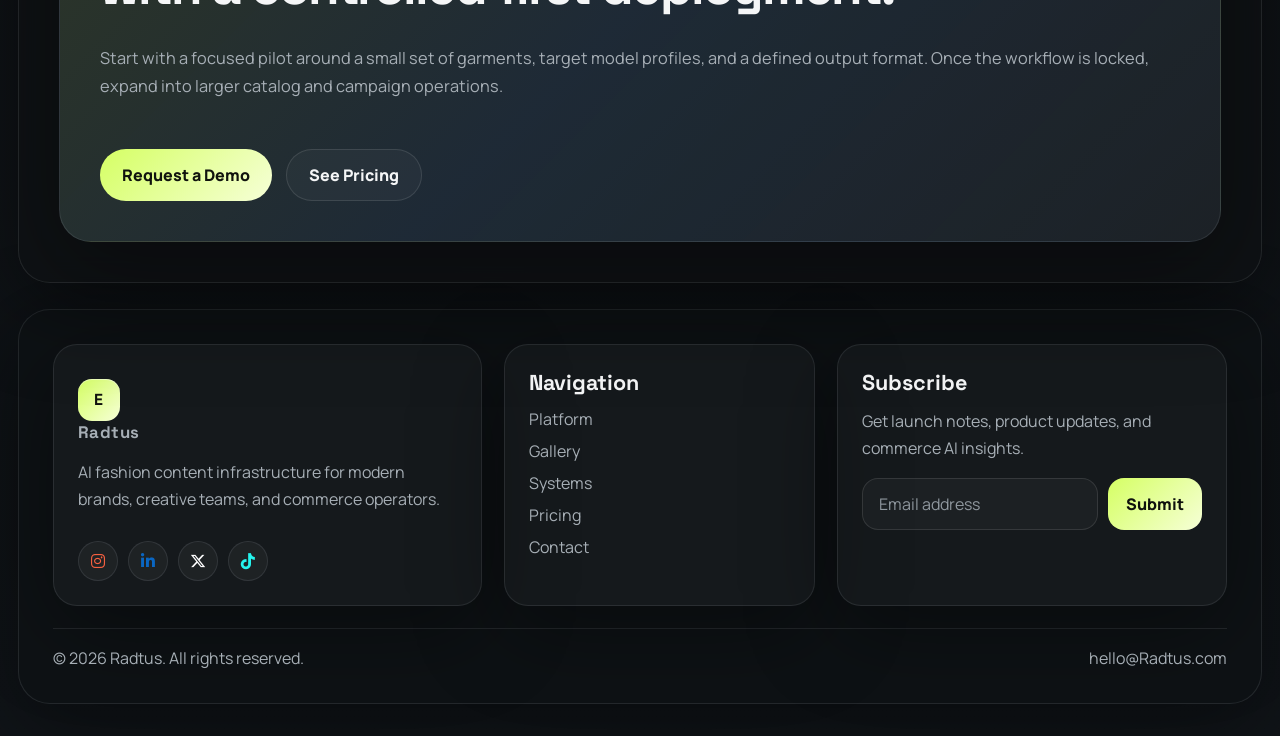
==== commit bf38460a: "Update index.html" ====
--- a/index.html
+++ b/index.html
@@ -3,7 +3,7 @@
 <head>
   <meta charset="UTF-8" />
   <meta name="viewport" content="width=device-width, initial-scale=1.0" />
-  <title>Ekialo | AI Fashion Content Engine</title>
+  <title>Radtus | AI Fashion Content Engine</title>
   <meta
     name="description"
     content="Generate photorealistic fashion imagery and motion content from garment uploads with controllable AI avatars, virtual try-on, pricing tiers, and brand-ready workflows."
@@ -26,7 +26,7 @@
     <header class="topbar">
       <a class="brand" href="index.html">
         <span class="brand-mark">E</span>
-        <span class="brand-text">EKIALO</span>
+        <span class="brand-text">Radtus</span>
       </a>
       <nav class="nav">
         <a href="#platform">Platform</a>
@@ -44,7 +44,7 @@
           <p class="eyebrow">AI Commerce Infrastructure</p>
           <h1>Fashion shoots without the production bottleneck.</h1>
           <p class="hero-text">
-            Ekialo helps brands turn garment uploads into photoreal model imagery, campaign-ready variations, and motion content. Define the model, control the scene, and produce content for PDPs, ads, email, and social at catalog scale.
+            Radtus helps brands turn garment uploads into photoreal model imagery, campaign-ready variations, and motion content. Define the model, control the scene, and produce content for PDPs, ads, email, and social at catalog scale.
           </p>
           <div class="hero-actions">
             <a class="btn btn-primary" href="contact.html">Start a Pilot</a>
@@ -118,7 +118,7 @@
           <p class="eyebrow">Platform Overview</p>
           <h2>A startup product, not a toy image prompt wrapper.</h2>
           <p>
-            Ekialo is designed as a commerce production system for brands that need repeatability, realistic try-on outputs, and multi-format delivery. It combines structured garment ingestion, controlled model generation, and scalable rendering workflows.
+            Radtus is designed as a commerce production system for brands that need repeatability, realistic try-on outputs, and multi-format delivery. It combines structured garment ingestion, controlled model generation, and scalable rendering workflows.
           </p>
         </div>
 
@@ -199,7 +199,7 @@
           <p class="eyebrow">Technical Breakdown</p>
           <h2>Four systems working in one production stack.</h2>
           <p>
-            Serious quality comes from an orchestrated pipeline rather than one model call. Ekialo is positioned around the parts that make brand outputs believable and scalable.
+            Serious quality comes from an orchestrated pipeline rather than one model call. Radtus is positioned around the parts that make brand outputs believable and scalable.
           </p>
         </div>
 
@@ -423,7 +423,7 @@
         <div class="footer-card">
           <a class="brand footer-brand" href="index.html">
             <span class="brand-mark">E</span>
-            <span class="brand-text">EKIALO</span>
+            <span class="brand-text">Radtus</span>
           </a>
           <p>
             AI fashion content infrastructure for modern brands, creative teams, and commerce operators.
@@ -448,7 +448,7 @@
         <div class="footer-card">
           <h3>Subscribe</h3>
           <p>Get launch notes, product updates, and commerce AI insights.</p>
-          <form class="subscribe-form" action="mailto:hello@ekialo.com" method="post" enctype="text/plain">
+          <form class="subscribe-form" action="mailto:hello@radtus.com" method="post" enctype="text/plain">
             <input type="email" name="subscriber_email" placeholder="Email address" required />
             <button type="submit">Submit</button>
           </form>
@@ -456,8 +456,8 @@
       </div>
 
       <div class="footer-bottom">
-        <span>© 2026 Ekialo. All rights reserved.</span>
-        <span>hello@ekialo.com</span>
+        <span>© 2026 Radtus. All rights reserved.</span>
+        <span>hello@Radtus.com</span>
       </div>
     </footer>
   </div>
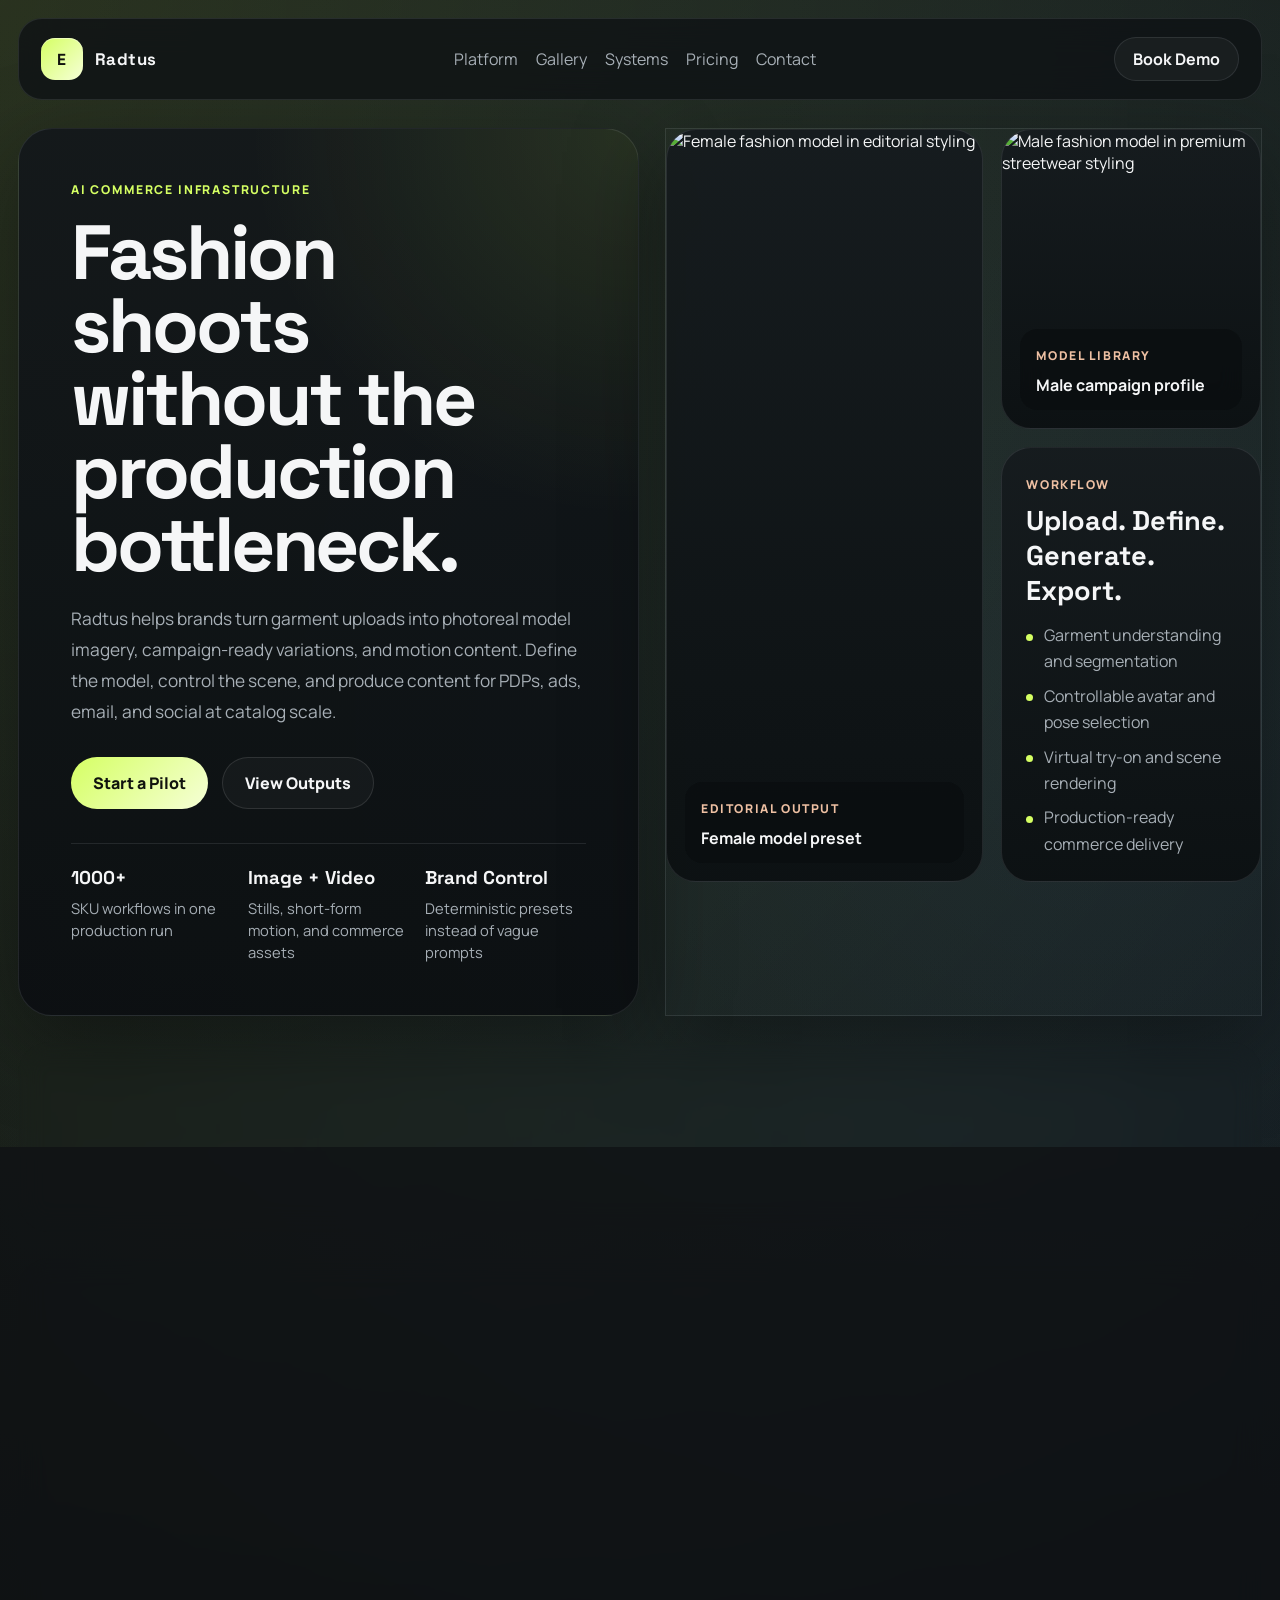
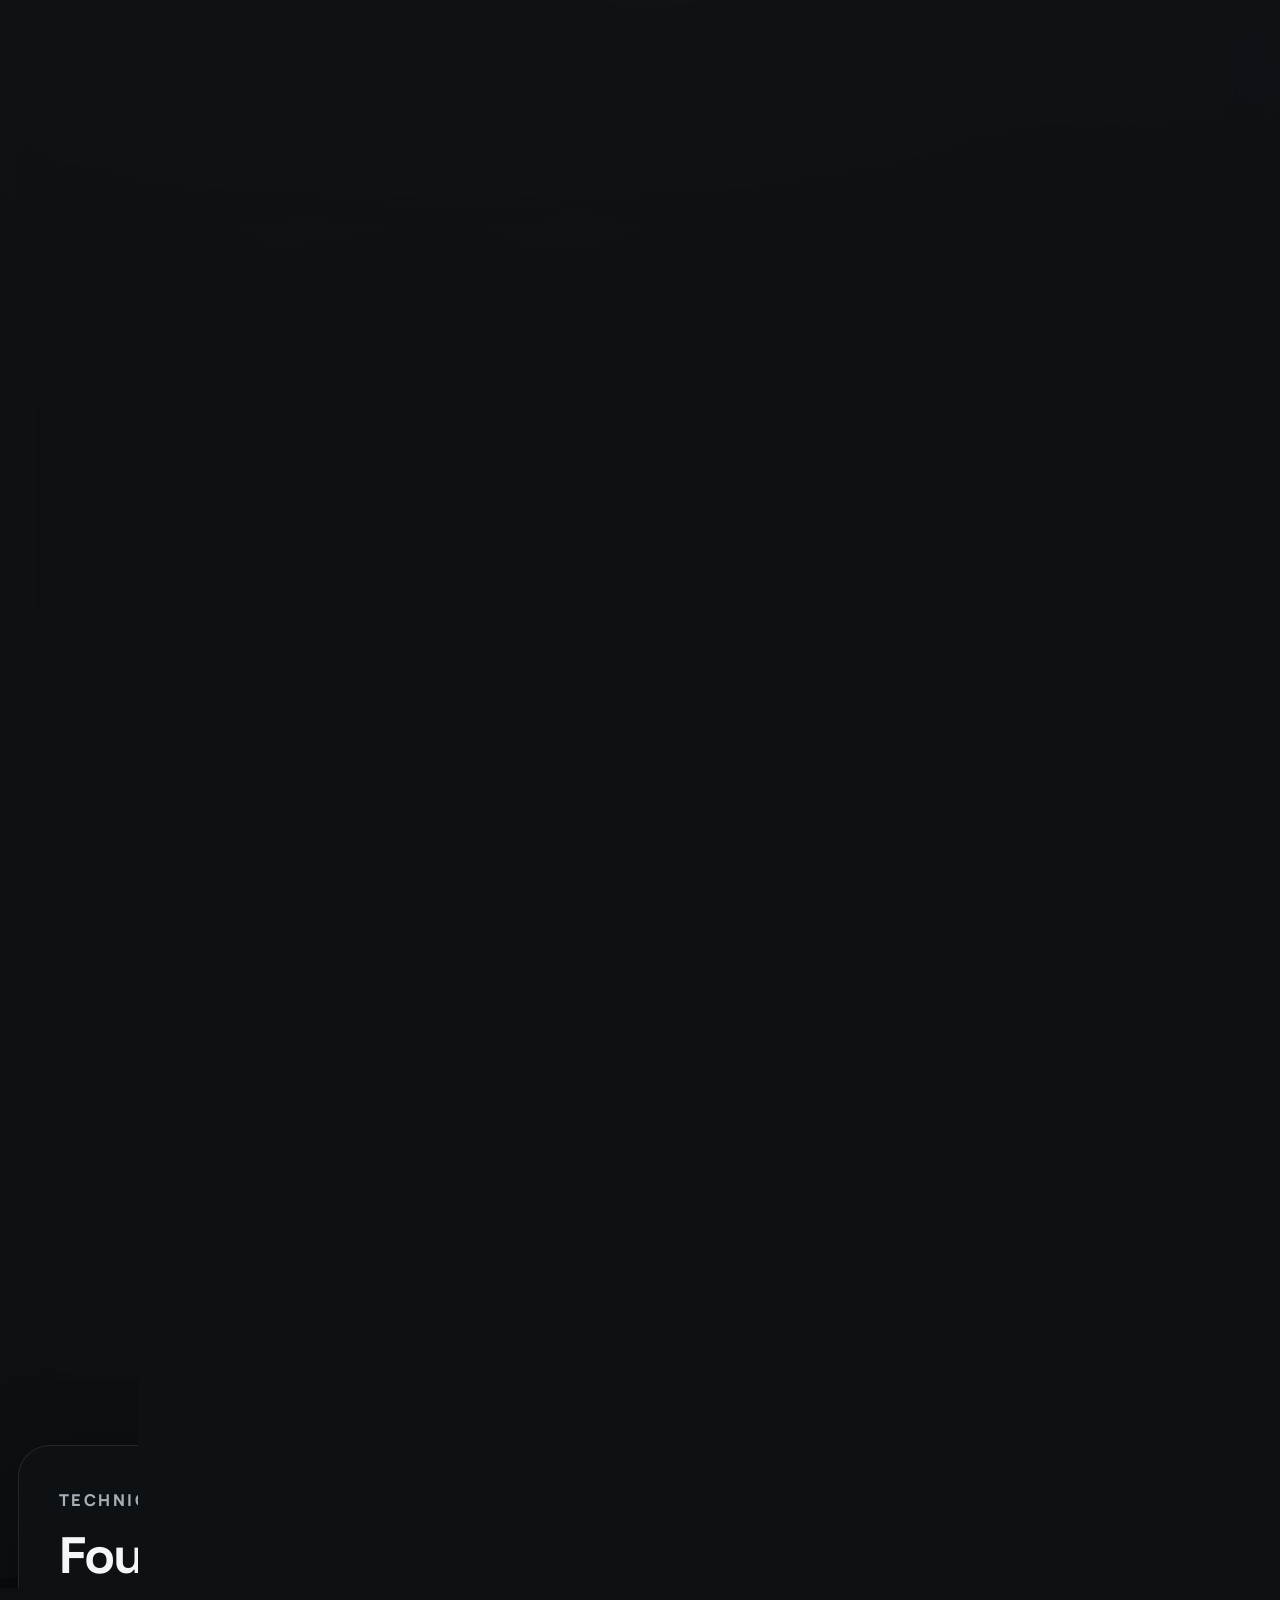
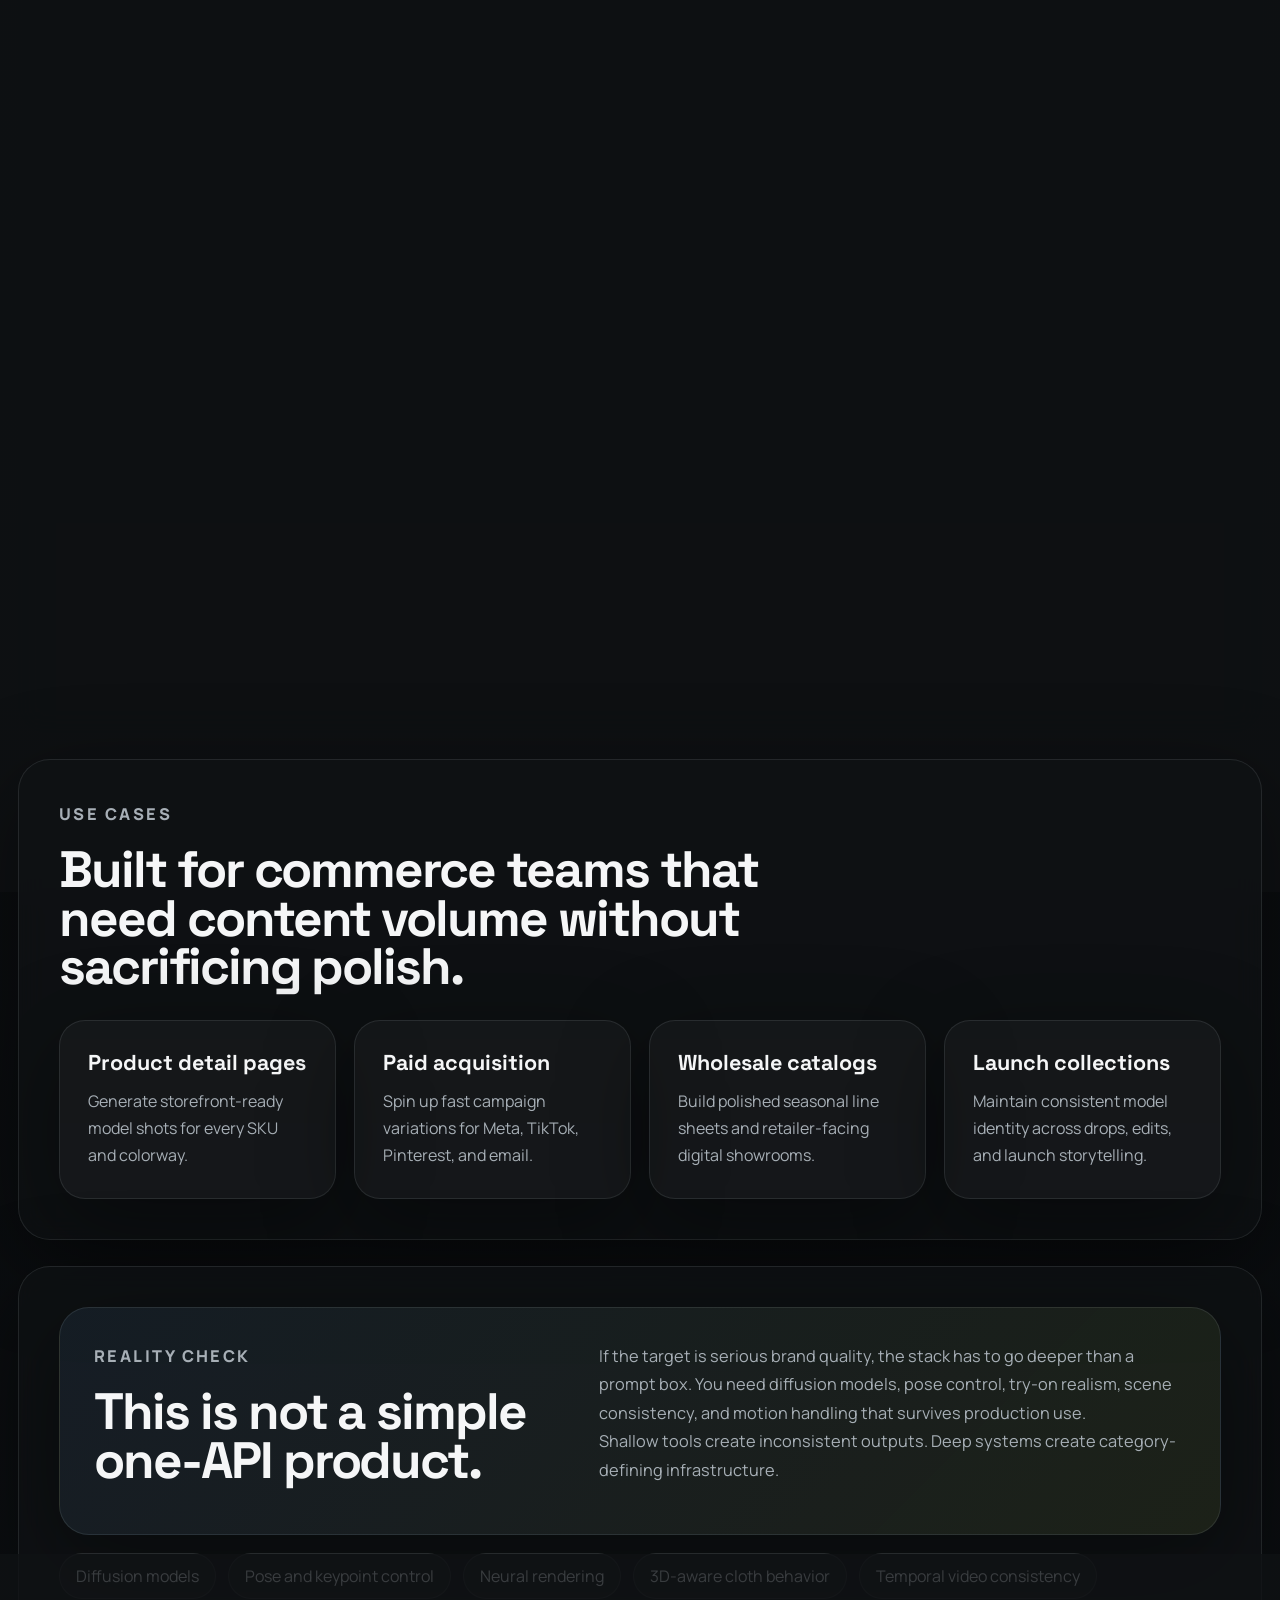
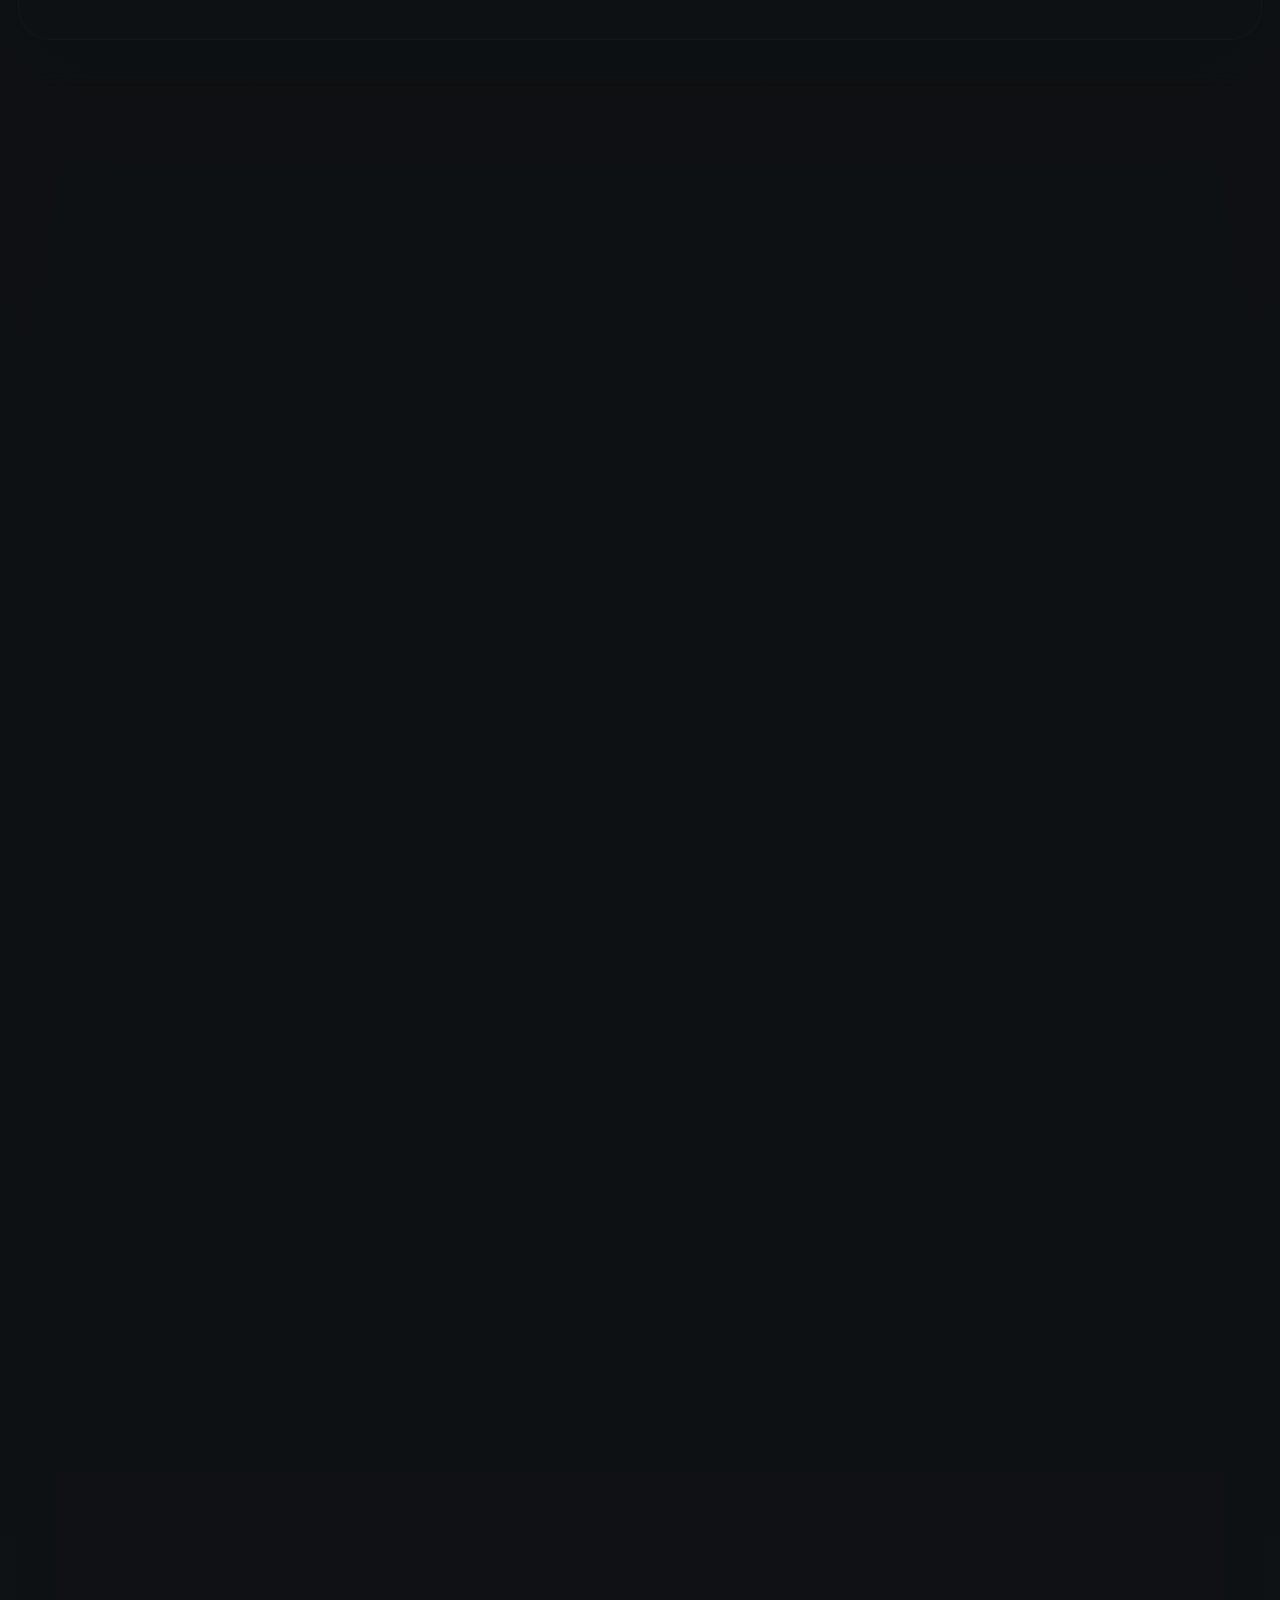
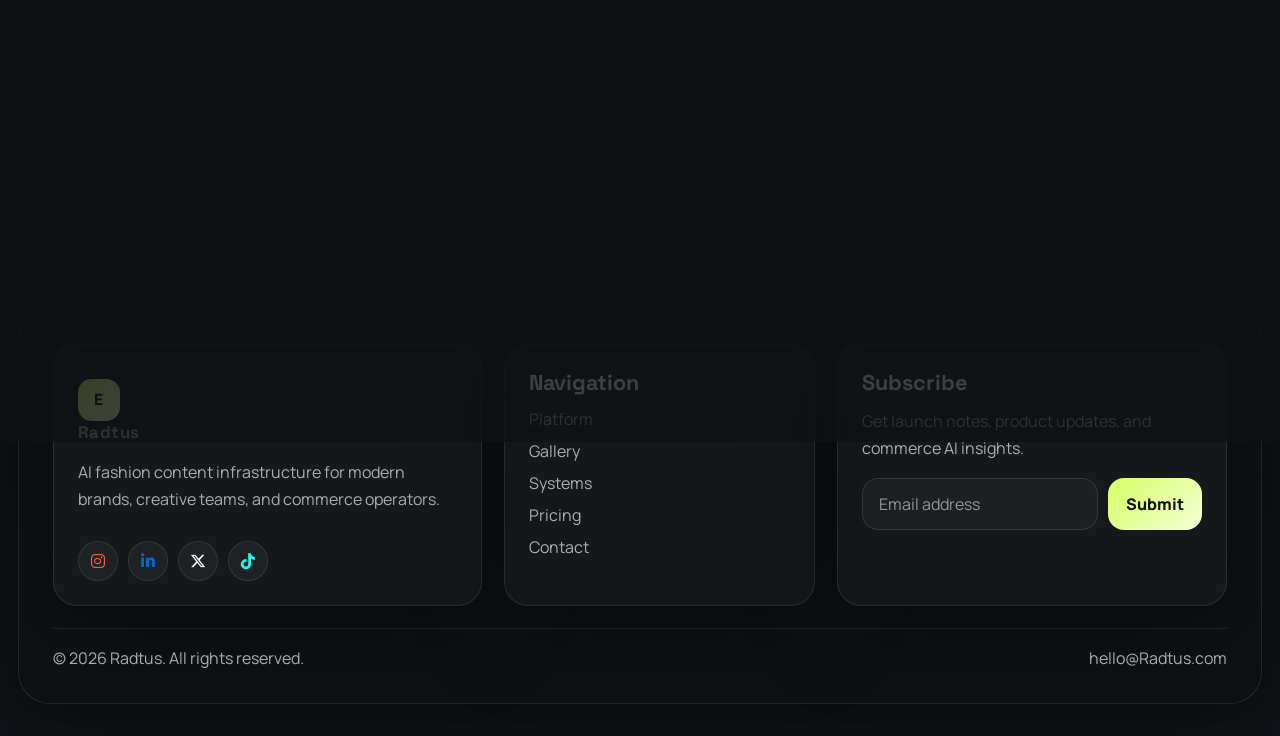
==== commit 47ba31c2: "Update index.html" ====
--- a/index.html
+++ b/index.html
@@ -70,22 +70,22 @@
           <article class="visual-panel visual-panel-large">
             <img
               src="https://images.unsplash.com/photo-1515886657613-9f3515b0c78f?auto=format&fit=crop&w=900&q=80"
-              alt="White female fashion model in editorial styling"
+              alt="Female fashion model in editorial styling"
             />
             <div class="visual-caption">
               <span>Editorial Output</span>
-              <strong>White female model preset</strong>
+              <strong>Female model preset</strong>
             </div>
           </article>
 
           <article class="visual-panel visual-panel-dark">
             <img
               src="https://images.unsplash.com/photo-1507591064344-4c6ce005b128?auto=format&fit=crop&w=900&q=80"
-              alt="Black male fashion model in premium streetwear styling"
+              alt="Male fashion model in premium streetwear styling"
             />
             <div class="visual-caption">
               <span>Model Library</span>
-              <strong>Black male campaign profile</strong>
+              <strong>Male campaign profile</strong>
             </div>
           </article>
 
